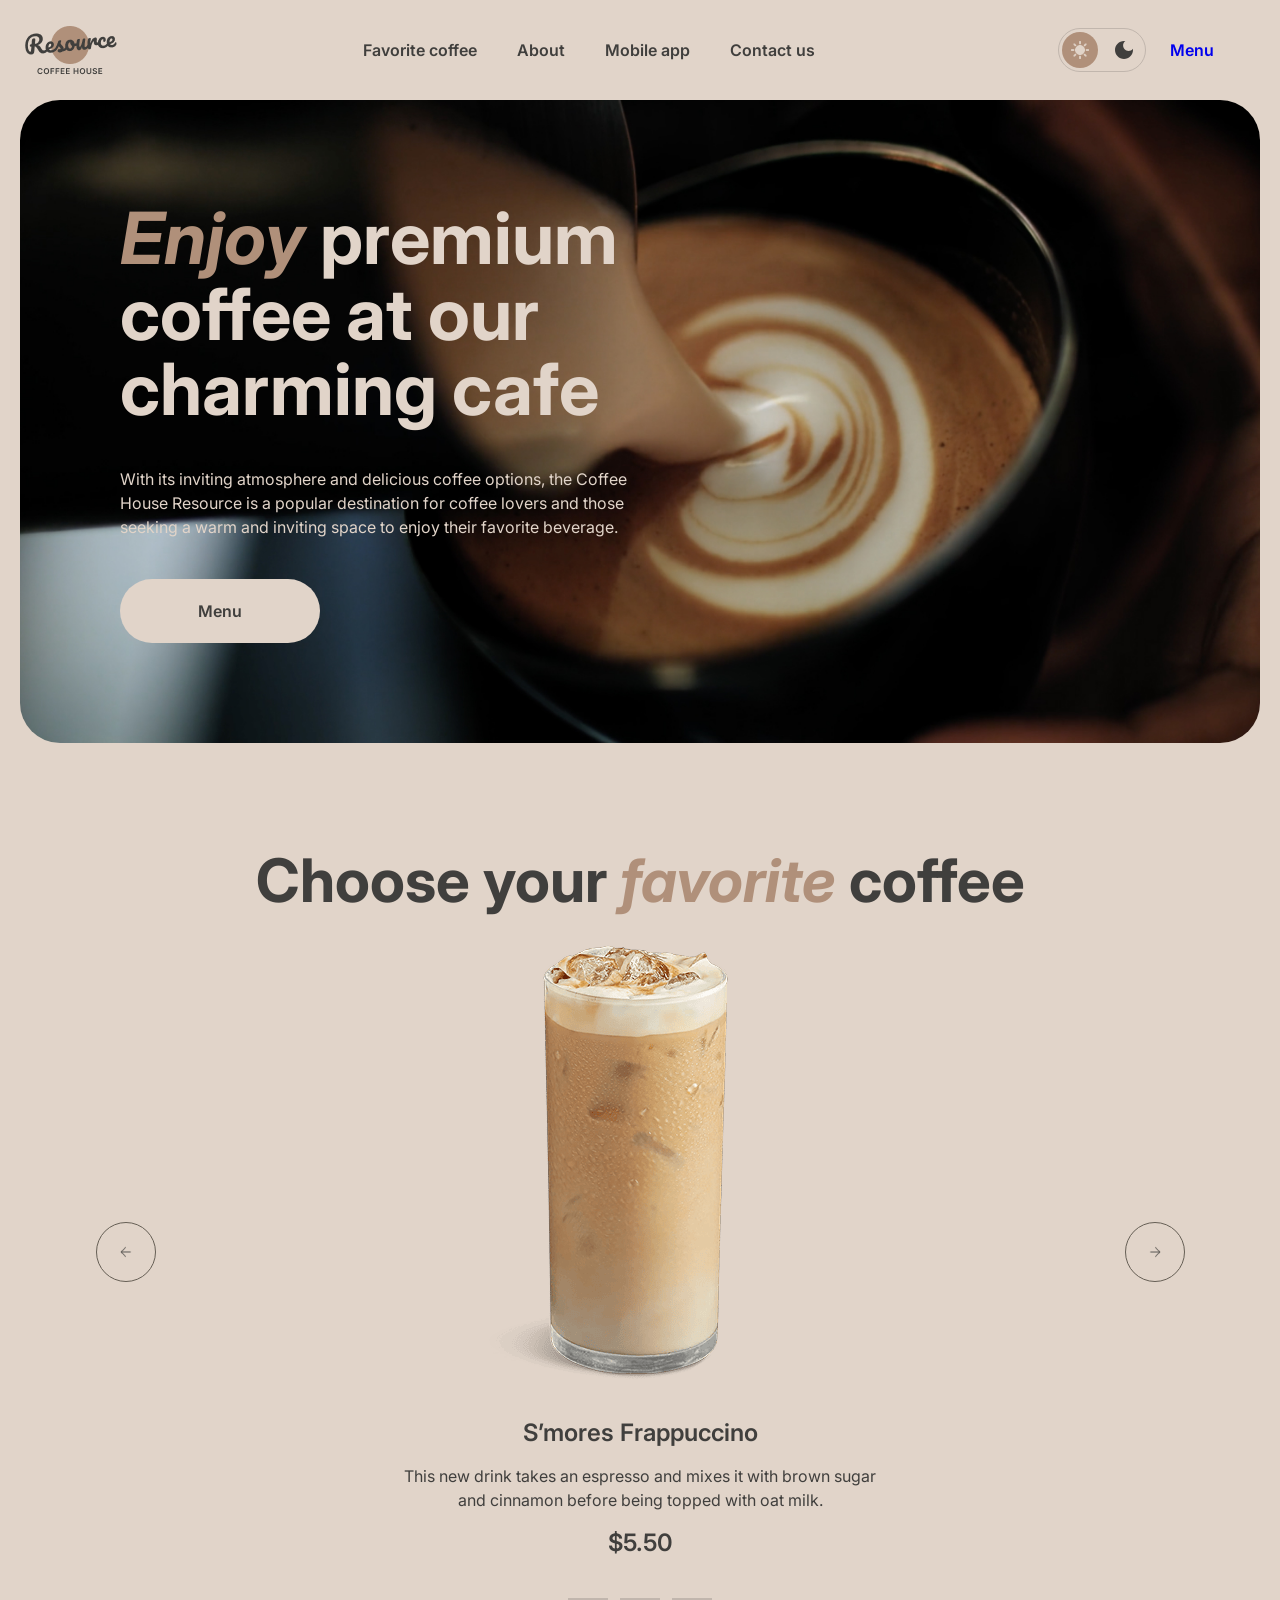
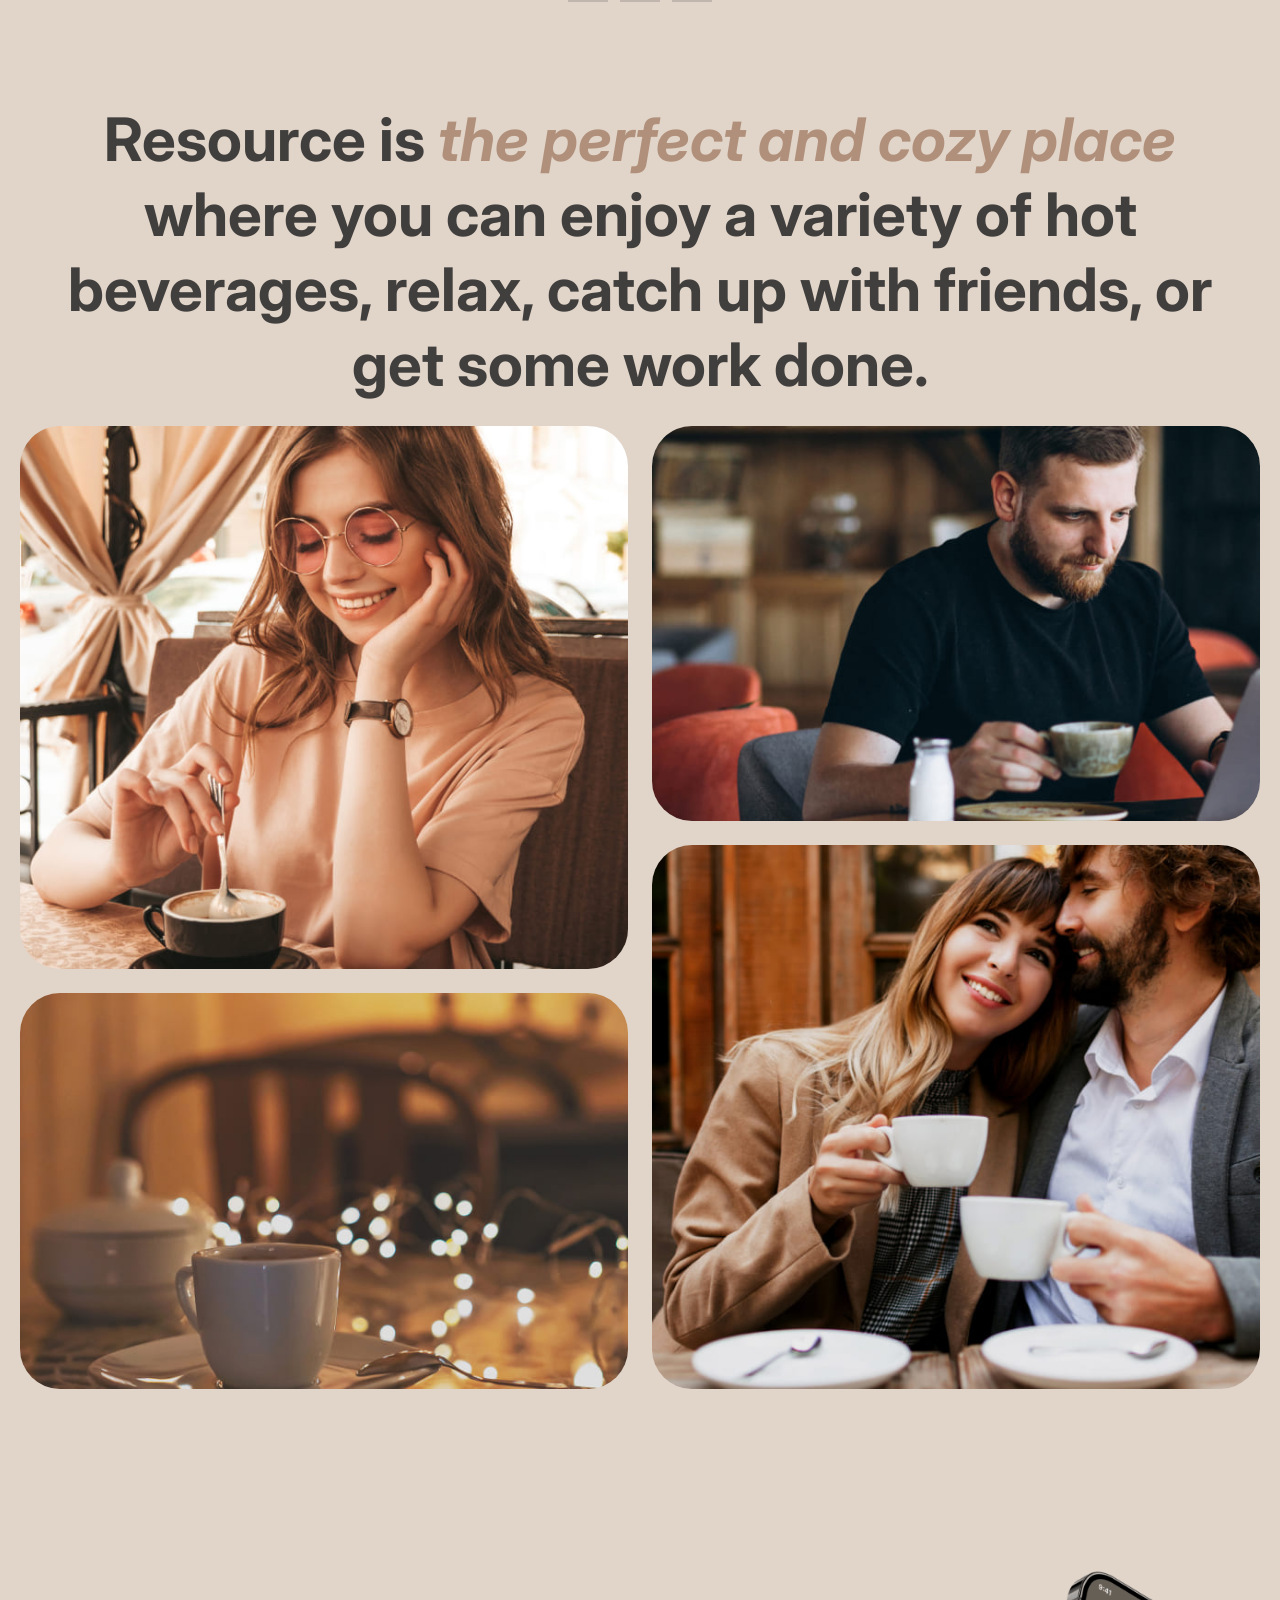
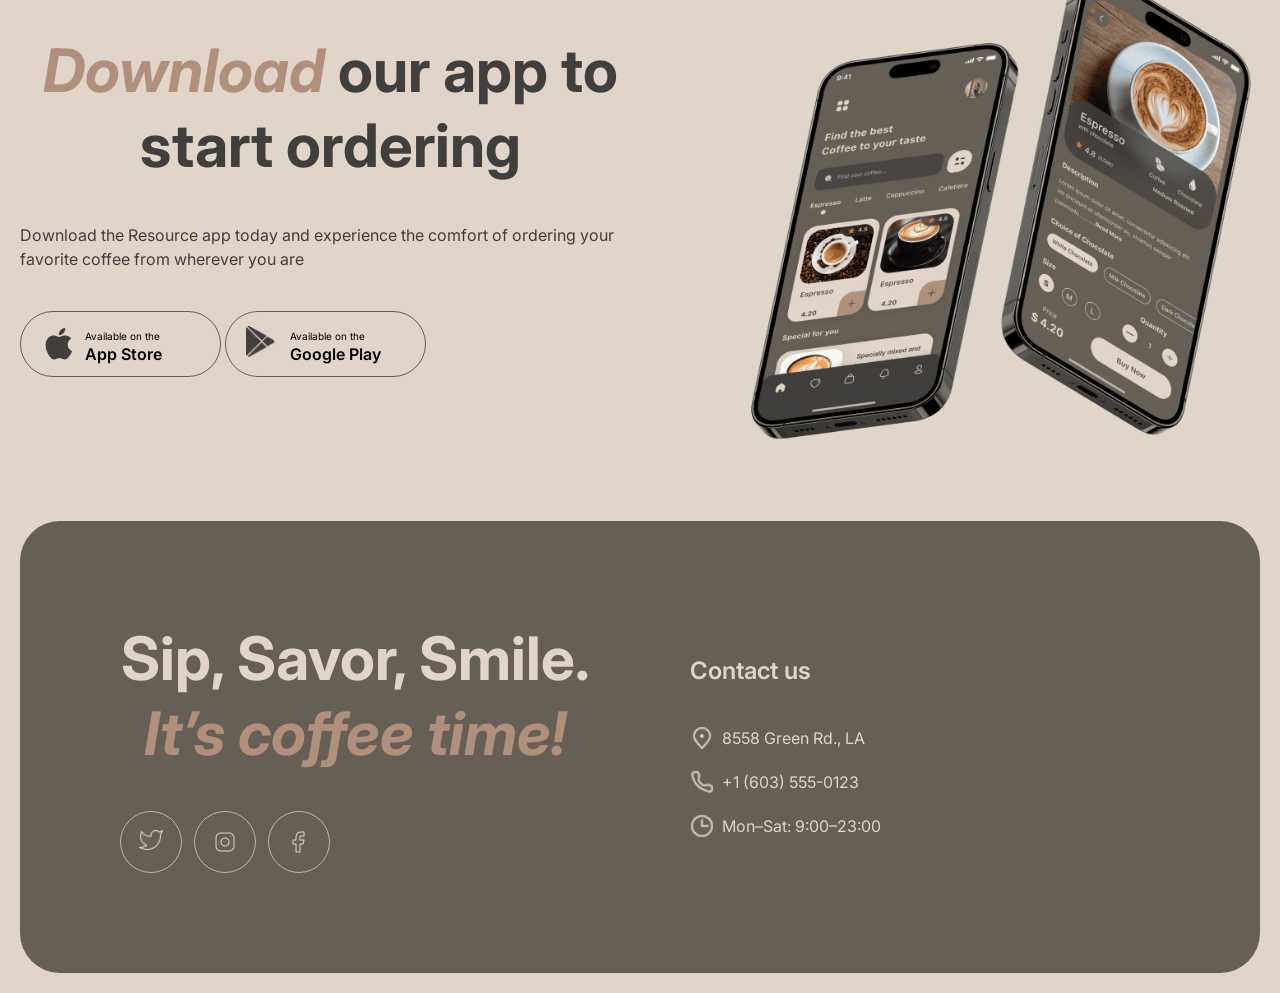
==== index.html @ 3d420014 "feat: upd layout" ====
<!DOCTYPE html>
<html lang="en">
<head>
  <meta charset="UTF-8">
  <meta name="viewport" content="width=device-width, initial-scale=1.0">
  <link rel="icon" href="./src/images/logos/logo.png" type="image/png">
  <title>Coffee House</title>
  <link rel="preconnect" href="https://fonts.googleapis.com">
  <link rel="preconnect" href="https://fonts.gstatic.com" crossorigin>
  <link href="https://fonts.googleapis.com/css2?family=Inter:wght@400;500;600;700&display=swap" rel="stylesheet">
  <link rel="stylesheet" href="./src/style/main.css">
</head>
<body class="body">
  <header id="header"></header>

  <main class="main">
    <section class="hero">
      <div class="hero-container">
        <div class="hero-content">
          <h1 class="section-hero-title"><span class="title-italic">Enjoy</span> premium coffee at our charming cafe</h1>
          
          <p class="">With its inviting atmosphere and delicious coffee options, the Coffee House Resource is a popular
            destination for coffee
            lovers and those seeking a warm and inviting space to enjoy their favorite beverage.
          </p>

          <a class="btn hero-menu-btn" href="menu.html">Menu</a>
        </div>
      </div>
    </section>

    <aside class="side-menu">
      <nav class="nav" id="aside-nav"></nav>

      <a class="btn menu-btn" href="menu.html">Menu</a>
    </aside>

    <section class="favorite-coffee" id="favorite-coffee">
      <h2 class="section-title">Choose your <span class="title-italic">favorite</span> coffee</h2>

      <div class="carousel-container">
        <div class="coffe-card">
          <img class="coffe-card-image" src="/src/images/frappuccino.png" alt="S’mores Frappuccino">

          <div class="coffe-card-descr">
            <h3 class="section-subtitle">S’mores Frappuccino</h3>
            <p class="coffe-card-info">This new drink takes an espresso and mixes it with brown sugar and cinnamon before being topped with oat milk.</p>
            <p class="coffe-card-price">$5.50</p>
          </div>
        </div>

        <div class="coffe-card">
          <img class="coffe-card-image" src="/src/images/macchiato.png" alt="Caramel Macchiato">

          <div class="coffe-card-descr">
            <h4 class="section-subtitle">Caramel Macchiato</h4>
            <p class="coffe-card-info">Fragrant and unique classic espresso with rich caramel-peanut syrup, with cream under whipped thick foam.</p>
            <p class="coffe-card-price">$5.00</p>
          </div>
        </div>

        <div class="coffe-card">
          <img class="coffe-card-image" src="/src/images/ice.png" alt="Ice coffee">

          <div class="coffe-card-descr">
            <h4 class="section-subtitle">Ice coffee</h4>
            <p class="coffe-card-info">A popular summer drink that tones and invigorates. Prepared from coffee, milk and ice.</p>
            <p class="coffe-card-price">$4.50</p>
          </div>
        </div>
      </div>

      <button class="carousel-btn prev"></button>
      <button class="carousel-btn next"></button>

      <div class="carousel-indicators">
        <div class="carousel-indicator"></div>
        <div class="carousel-indicator"></div>
        <div class="carousel-indicator"></div>
      </div>
    </section>
    
    <section class="about" id="about">
      <h2 class="section-title">
        Resource is <span class="title-italic">the perfect and cozy place</span> where you can enjoy a variety of hot beverages, relax, catch up with friends, or
        get some work done.
      </h2>

      <div class="gallery">
        <div class="gallery-item gallery-item-large">
          <img src="./src/images/gallery.jpg" alt="">
        </div>
      
        <div class="gallery-item gallery-item-small">
          <img src="./src/images/gallery2.jpg" alt="">
        </div>
      </div>
      
      <div class="gallery">
        <div class="gallery-item gallery-item-small">
          <img src="./src/images/gallery1.jpg" alt="">
        </div>
      
        <div class="gallery-item gallery-item-large">
          <img src="./src/images/gallery3.jpg" alt="">
        </div>
      </div>
    </section>

    <section class="mobile-app" id="mobile-app">
      <div class="mobile-app-info">
        <h3 class="section-title"><span class="title-italic">Download</span> our app to start ordering</h3>
        
        <p>Download the Resource app today and experience the comfort of ordering your favorite coffee from wherever you are</p>
      
        <div class="mobile-app-btn-container">
          <button class="btn mobile-app-btn app-store"><span class="bnt-top">Available on the</span><br>App Store</button>
          <button class="btn mobile-app-btn google-play"><span class="bnt-top">Available on the</span><br>Google Play</button>
        </div>
      </div>

      <div class="mobile-app-image"></div>
    </section>
  </main>

  <footer id="footer"></footer>
  <script type="module" src="./src/js/main.js"></script>
</body>
</html>
---- src/style/main.css ----
@import "./normalizer.css";
@import "./variables.css";
@import "./header.css";
@import "./footer.css";
@import "./menu.css";

.btn {
  font-family: inherit;
  border: none;
  outline: none;
  background: transparent;
}

.body {
  font-family: "Inter", sans-serif;
  font-size: 16px;
  font-weight: 400;
  line-height: 150%;
  color: #403f3d;
  box-sizing: border-box;
  background-color: #e1d4c9;
  max-width: 1360px;
  padding-block: 20px;
  margin: 0 auto;
}

.body.dark-theme {
  color: #e1d4c9;
  background-color: #292826;
}

.section-title {
  font-size: 60px;
  line-height: 125%;
}

.section-subtitle {
  font-size: 24px;
  line-height: 125%;
  font-weight: 600;
}

/* main */
.main {
  display: flex;
  flex-direction: column;
  gap: 100px;
}

/* hero */
.hero {
  color: #e1d4c9;
  padding-top: 20px;
}

.section-hero-title {
  font-size: 72px;
  line-height: 105%;
}

.title-italic {
  color: #b0907a;
  font-style: italic;
}

.hero-container {
  background: url("/src/images/hero-img.jpg") center / cover no-repeat;
  border-radius: 40px;
  padding: 100px;
}

.hero-content {
  max-width: 530px;
  display: flex;
  flex-direction: column;
  align-items: flex-start;
  gap: 40px;
}

.hero-menu-btn {
  font-size: 16px;
  font-weight: 600;
  color: #403f3d;
  background-color: #e1d4c9;
  border-radius: 40px;
  padding: 20px 78px;
  position: relative;
}

.hero-menu-btn::after {
  content: "";
  top: 18px;
  right: 50px;
  width: 20px;
  height: 20px;
  background-image: url("/src/images/icons/coffee-cup.png");
  opacity: 0;
  position: absolute;
}

.dark-theme .hero-menu-btn {
  color: #e1d4c9;
  background-color: #292826;
}

.hero-menu-btn:hover::after {
  opacity: 1;
}

.dark-theme .hero-menu-btn:hover::after {
  background-image: url("/src/images/icons/coffee-cup-light.png");
}

/* favorite-coffee */
.favorite-coffee {
  text-align: center;
  margin: 0 auto;
  position: relative;
}

.carousel-container {
  width: 100%;
  max-width: 480px;
  display: flex;
  overflow: hidden;
  margin: 0 auto;
}

.coffe-card {
  min-width: 100%;
  display: flex;
  flex-direction: column;
  gap: 20px;
}

.coffe-card-descr {
  display: flex;
  flex-direction: column;
  gap: 16px;
}

.coffe-card-image {
  width: 100%;
}

.coffe-card-price {
  font-size: 24px;
  line-height: 125%;
  font-weight: 600;
}

.carousel-btn {
  display: flex;
  align-items: center;
  justify-content: center;

  width: 60px;
  height: 60px;
  border: 1px solid #665f55;
  border-radius: 50%;
  background-color: transparent;
  position: absolute;
}

.carousel-btn::after {
  content: "";
  width: 18px;
  height: 18px;
  background-size: contain;
  background-repeat: no-repeat;
  background-position: center;
}

.carousel-btn.prev {
  top: 50%;
  right: -160px;
}

.carousel-btn.next {
  top: 50%;
  left: -160px;
}

.prev::after {
  background-image: url("/src/images/icons/arrow-right.png");
}

.next::after {
  background-image: url("/src/images/icons/arrow-right.png");
  transform: rotate(180deg);
}

.dark-theme .prev::after {
  background-image: url("/src/images/icons/arrow-right-light.png");
}

.dark-theme .next::after {
  background-image: url("/src/images/icons/arrow-right-light.png");
  transform: rotate(180deg);
}

.carousel-indicators {
  display: flex;
  justify-content: center;
  gap: 12px;
  margin-top: 40px;
}

.carousel-indicator {
  width: 40px;
  height: 4px;
  background: #c1b6ad;
}

.dark-theme .carousel-indicator {
  background: #665f55;
}

/* about */
.about {
  display: grid;
  grid-template-columns: 1fr 1fr;
  gap: 24px;
}

.about .section-title {
  grid-column: 1 / -1;
}

.gallery {
  display: flex;
  flex-direction: column;
  gap: 24px;
}

.gallery-item {
  width: 100%;
  overflow: hidden;
  border-radius: 40px;
}

.gallery-item-large {
  aspect-ratio: 435 / 389;
}

.gallery-item-small {
  aspect-ratio: 435 / 283;
}

.gallery-item img {
  width: 100%;
  height: 100%;
  display: block;
  object-fit: cover;
}

/* mobile-app */
.mobile-app {
  display: flex;
  gap: 100px;
}

.mobile-app-info {
  display: flex;
  flex-direction: column;
  gap: 40px;
  flex: 1.2;
  padding-block: 144px;
}

.mobile-app-image {
  flex: 1;
  background-image: url("/src/images/mobile-screens.png");
  background-repeat: no-repeat;
  background-size: contain;
  background-position: center;
}

.dark-theme .mobile-app-image {
  background-image: url("/src/images/mobile-screens-dark.png");
}

.mobile-app-btn {
  font-size: 16px;
  font-weight: 600;
  text-align: left;
  border: 1px solid #665f55;
  border-radius: 100px;
  padding-block: 12px;
  position: relative;
}

.dark-theme .mobile-app-btn {
  color: #e1d4c9;
  border: 1px solid #c1b6ad;
}

.bnt-top {
  font-size: 10px;
  font-weight: 400;
  margin-bottom: 2px;
}

.app-store {
  padding-inline: 64px 58px;
}

.google-play {
  padding-inline: 64px 44px;
}

.app-store::before,
.google-play::before {
  content: "";
  display: inline-block;

  background-repeat: no-repeat;
  background-size: contain;
  top: 14px;
  left: 20px;
  position: absolute;
}

.app-store::before {
  width: 36px;
  height: 36px;
  background-image: url("/src/images/icons/iphone.png");
}

.dark-theme .app-store::before {
  background-image: url("/src/images/icons/iphone-light.png");
}

.google-play::before {
  width: 31px;
  height: 31px;
  background-image: url("/src/images/icons/goggleplay.png");
}

.dark-theme .google-play::before {
  background-image: url("/src/images/icons/goggleplay-light.png");
}

/* aside menu */
.side-menu {
  display: none;
  flex-direction: column;
  align-items: center;
  gap: 100px;
}

.side-menu .nav {
  display: flex;
  gap: 60px;
  flex-direction: column;
  align-items: center;
  font-size: 32px;
  font-weight: 600;
}

.side-menu .menu-btn {
  display: block;
  text-align: center;
  font-size: 32px;
  font-weight: 600;
  color: #403f3d;
}

@media (max-width: 1280px) {
  .body {
    padding-inline: 20px;
  }
}

@media (max-width: 768px) {
  .hero-container {
    padding: 60px;
  }

  /* add after adding functionality */
  /* .side-menu {
    display: none;
  } */

  .carousel-btn::after {
    width: 24px;
    height: 24px;
  }

  .carousel-btn.prev {
    right: 0;
  }

  .carousel-btn.next {
    left: 0;
  }

  .about {
    display: flex;
    flex-direction: column;
    gap: 40px;
  }

  .gallery-item-small {
    display: none;
  }

  .mobile-app {
    flex-direction: column;
  }

  .mobile-app-info {
    padding-block: 0;
  }

  .mobile-app-image {
    width: 100%;
    height: 500px;
    flex: none;
    margin-bottom: 100px;
  }
}

@media (max-width: 380px) {
  .body {
    padding: 20px 16px;
  }

  .section-hero-title {
    font-size: 42px;
  }

  .section-title {
    font-size: 32px;
  }

  .hero-container {
    padding: 60px 16px;
  }

  .carousel-container {
    margin-top: 40px;
  }

  .carousel-btn {
    display: none;
  }

  .gallery-item-large {
    height: 590px;
  }

  .app-store {
    margin-bottom: 20px;
  }

  .mobile-app {
    gap: 0;
  }

  .mobile-app-image {
    margin-bottom: 0;
  }
}
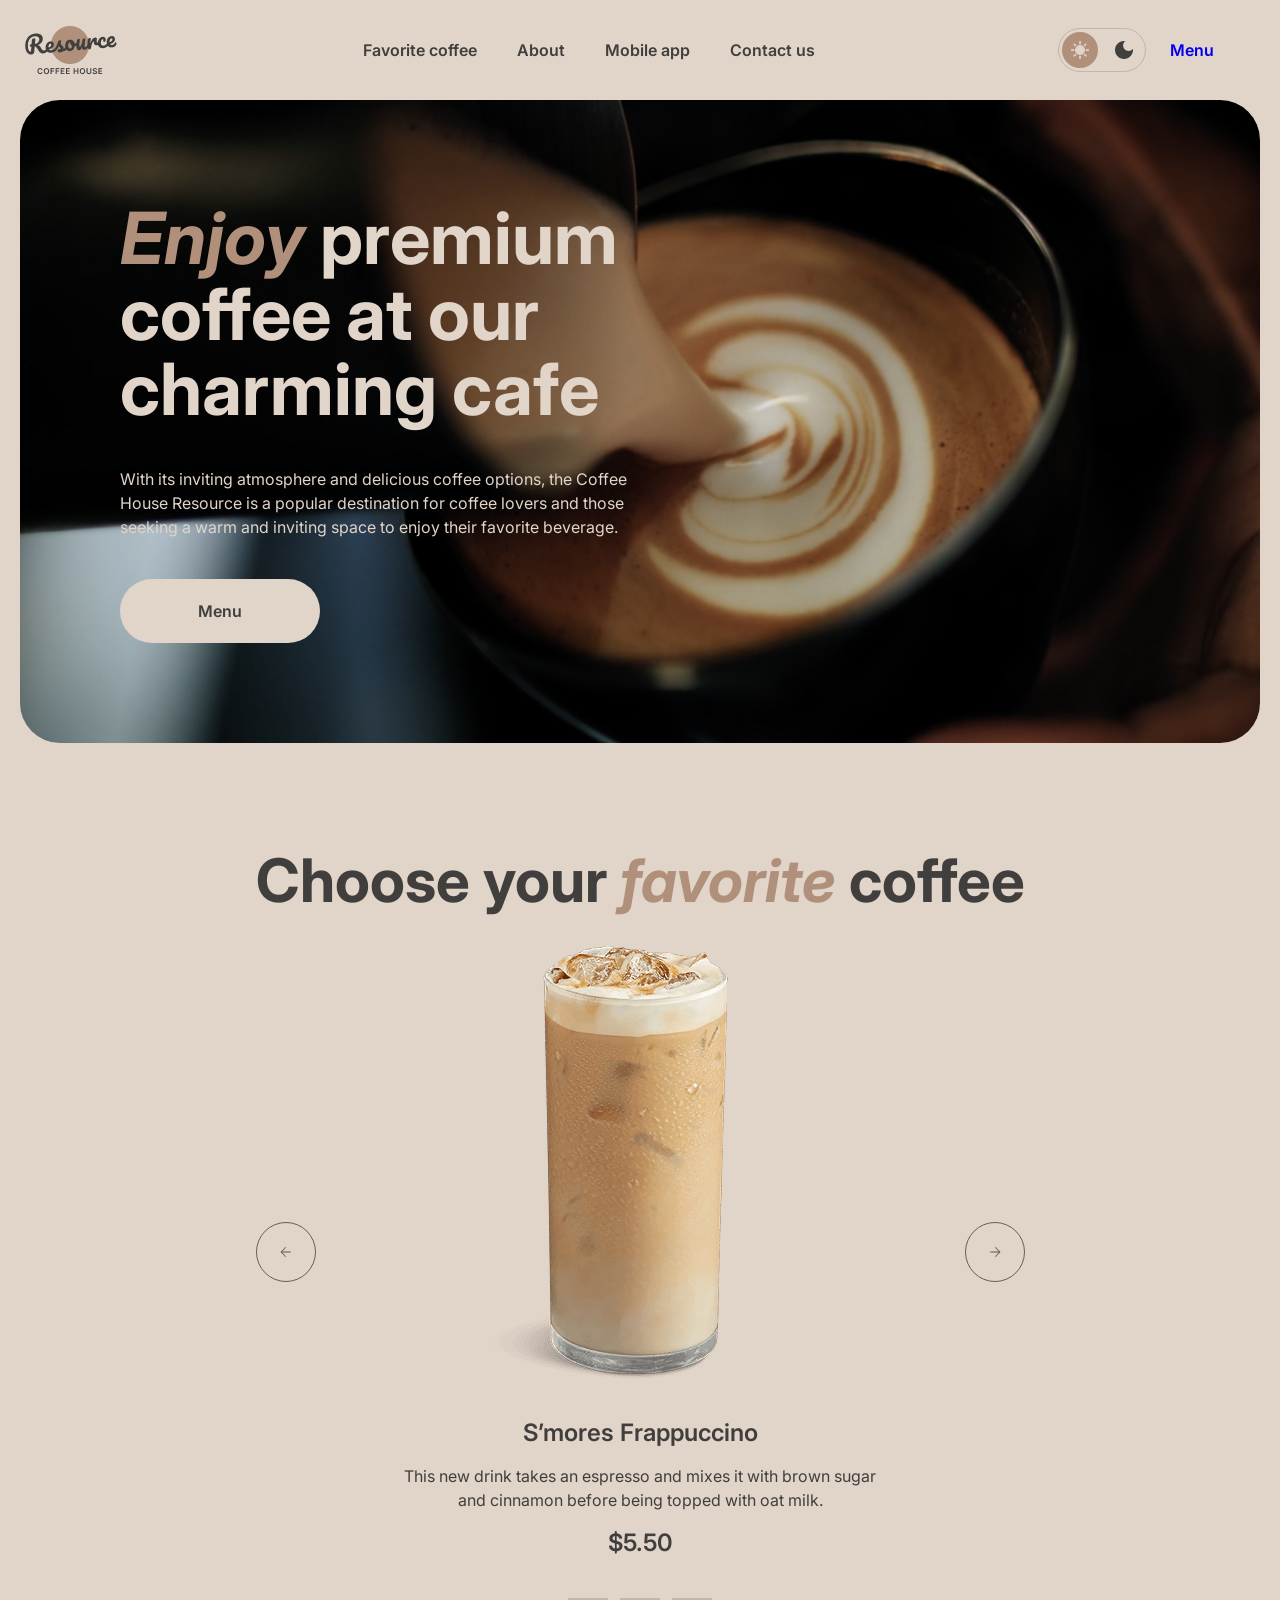
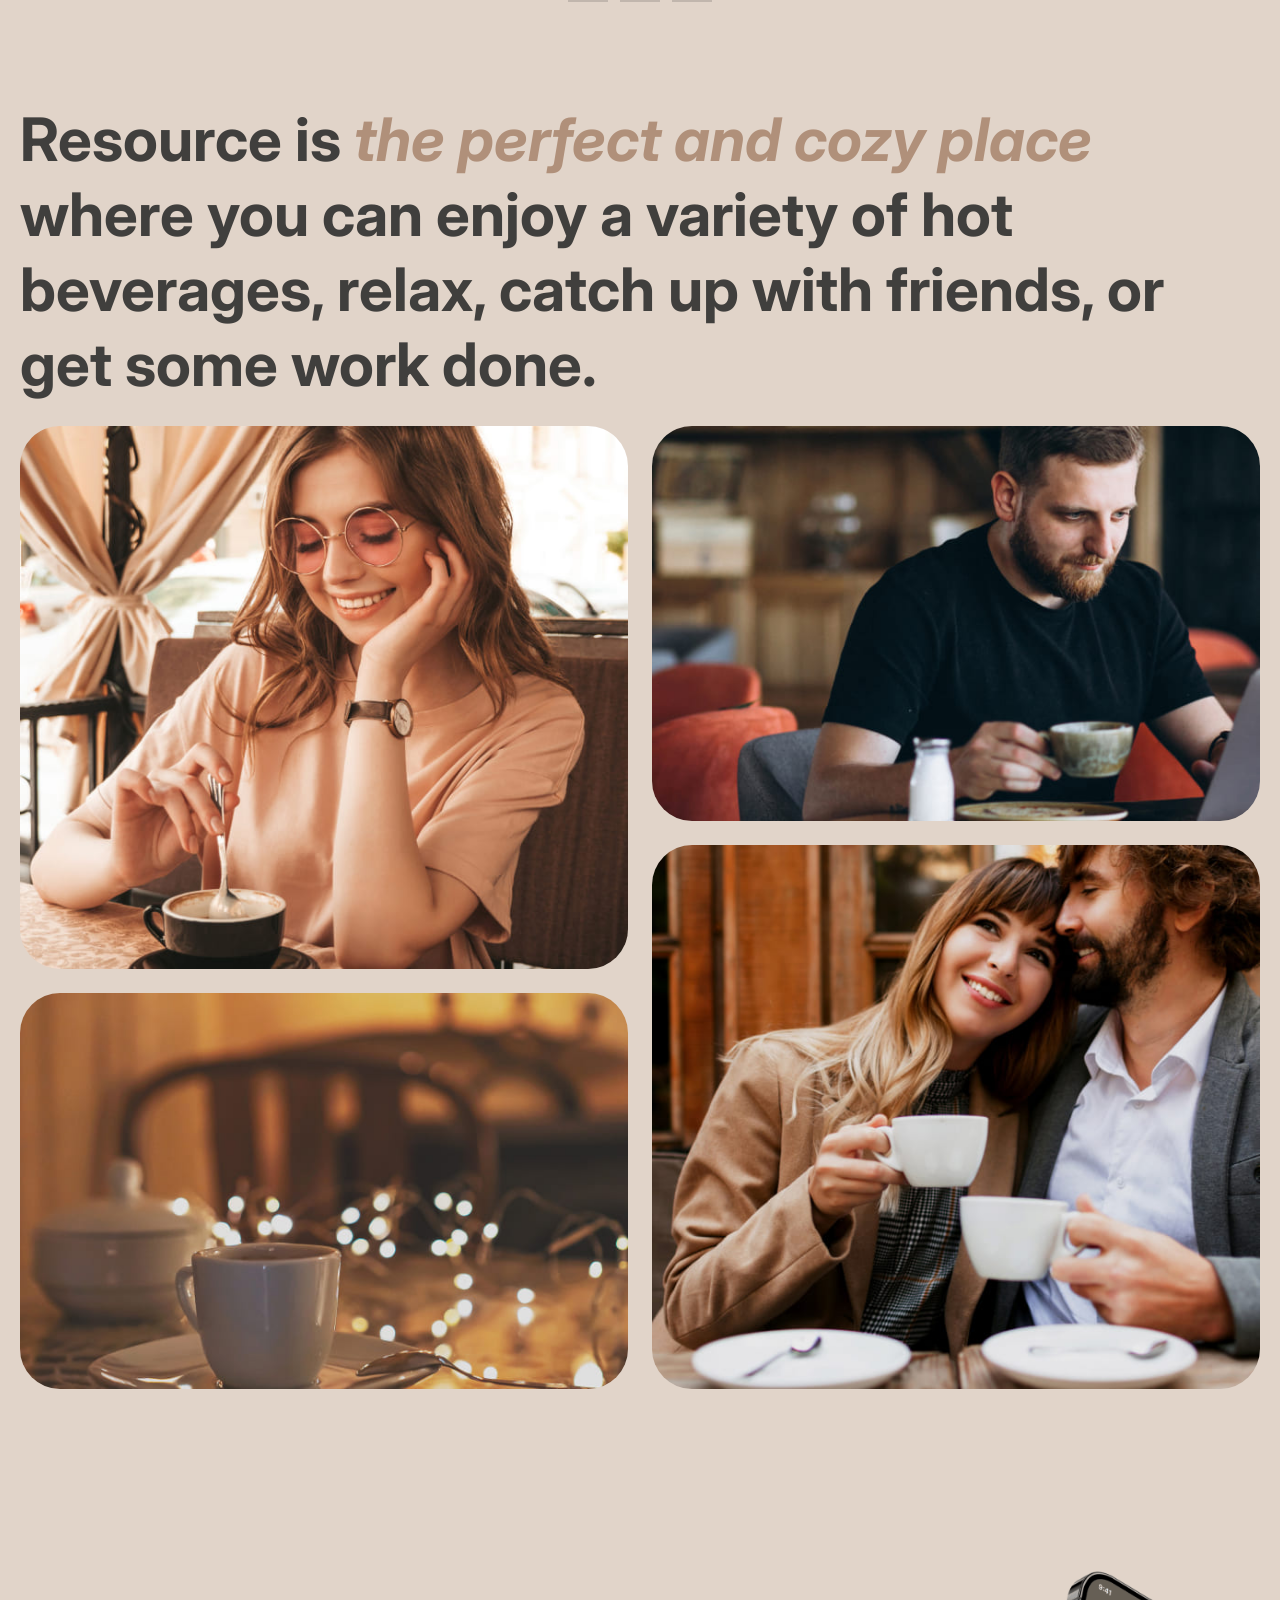
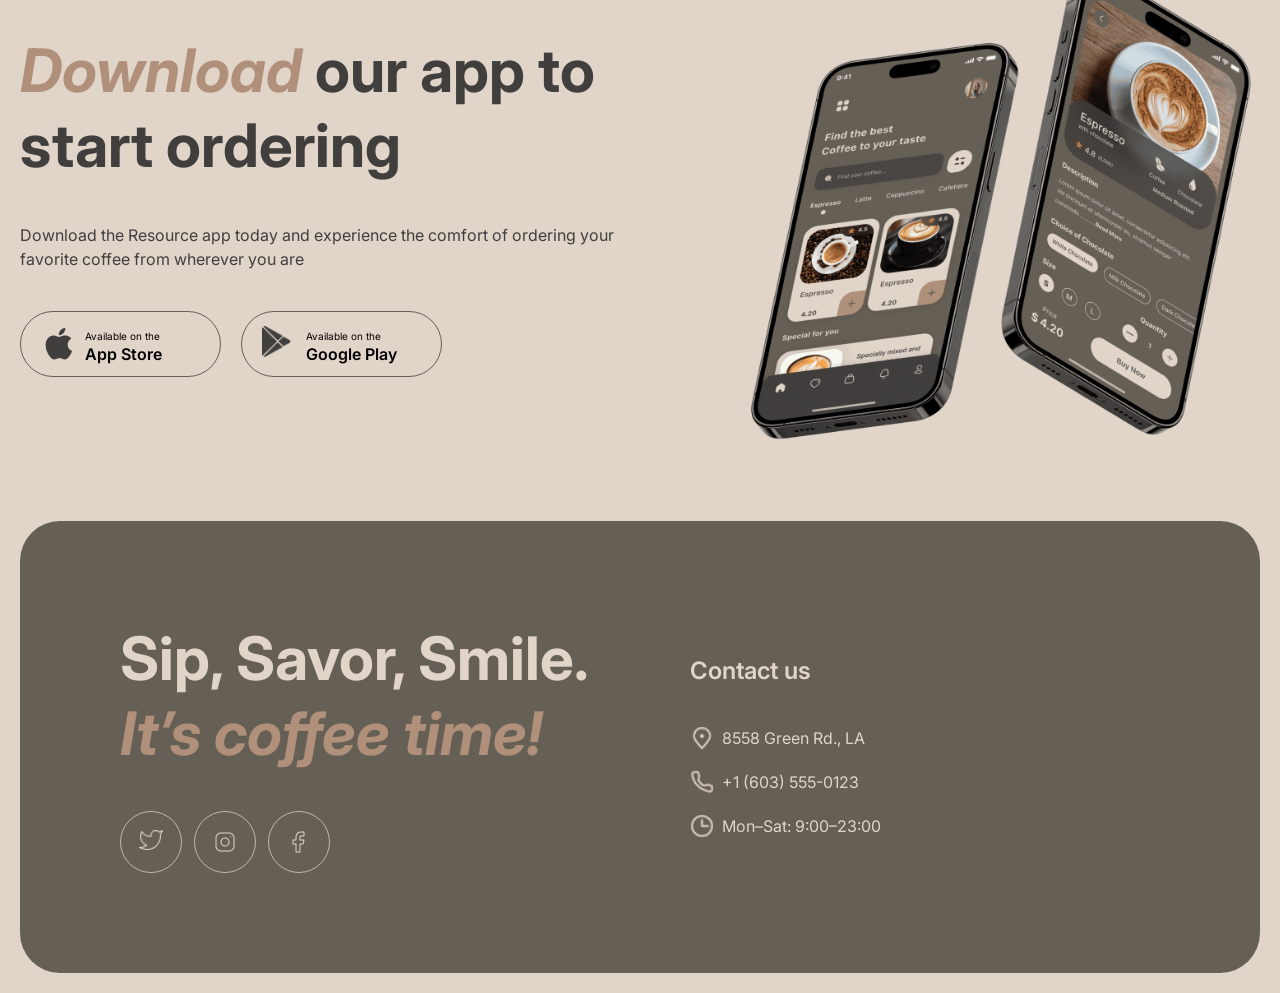
==== commit f5e255ae: "fix: bugfixes" ====
--- a/index.html
+++ b/index.html
@@ -10,119 +10,100 @@
   <link href="https://fonts.googleapis.com/css2?family=Inter:wght@400;500;600;700&display=swap" rel="stylesheet">
   <link rel="stylesheet" href="./src/style/main.css">
 </head>
+
 <body class="body">
   <header id="header"></header>
-
   <main class="main">
     <section class="hero">
       <div class="hero-container">
         <div class="hero-content">
-          <h1 class="section-hero-title"><span class="title-italic">Enjoy</span> premium coffee at our charming cafe</h1>
-          
-          <p class="">With its inviting atmosphere and delicious coffee options, the Coffee House Resource is a popular
-            destination for coffee
-            lovers and those seeking a warm and inviting space to enjoy their favorite beverage.
+          <h1 class="section-hero-title"><span class="title-italic">Enjoy</span> premium coffee at our charming cafe
+          </h1>
+          <p>With its inviting atmosphere and delicious coffee options, the Coffee House Resource is a popular
+            destination for coffee lovers and those seeking a warm and inviting space to enjoy their favorite beverage.
           </p>
-
           <a class="btn hero-menu-btn" href="menu.html">Menu</a>
         </div>
       </div>
     </section>
-
     <aside class="side-menu">
       <nav class="nav" id="aside-nav"></nav>
-
       <a class="btn menu-btn" href="menu.html">Menu</a>
     </aside>
-
     <section class="favorite-coffee" id="favorite-coffee">
       <h2 class="section-title">Choose your <span class="title-italic">favorite</span> coffee</h2>
-
       <div class="carousel-container">
         <div class="coffe-card">
-          <img class="coffe-card-image" src="/src/images/frappuccino.png" alt="S’mores Frappuccino">
-
+          <img class="coffe-card-image" src="./src/images/frappuccino.png" alt="S’mores Frappuccino">
           <div class="coffe-card-descr">
             <h3 class="section-subtitle">S’mores Frappuccino</h3>
-            <p class="coffe-card-info">This new drink takes an espresso and mixes it with brown sugar and cinnamon before being topped with oat milk.</p>
+            <p class="coffe-card-info">This new drink takes an espresso and mixes it with brown sugar and cinnamon
+              before being topped with oat milk.</p>
             <p class="coffe-card-price">$5.50</p>
           </div>
         </div>
-
         <div class="coffe-card">
-          <img class="coffe-card-image" src="/src/images/macchiato.png" alt="Caramel Macchiato">
-
+          <img class="coffe-card-image" src="./src/images/macchiato.png" alt="Caramel Macchiato">
           <div class="coffe-card-descr">
             <h4 class="section-subtitle">Caramel Macchiato</h4>
-            <p class="coffe-card-info">Fragrant and unique classic espresso with rich caramel-peanut syrup, with cream under whipped thick foam.</p>
+            <p class="coffe-card-info">Fragrant and unique classic espresso with rich caramel-peanut syrup, with cream
+              under whipped thick foam.</p>
             <p class="coffe-card-price">$5.00</p>
           </div>
         </div>
-
         <div class="coffe-card">
-          <img class="coffe-card-image" src="/src/images/ice.png" alt="Ice coffee">
-
+          <img class="coffe-card-image" src="./src/images/ice.png" alt="Ice coffee">
           <div class="coffe-card-descr">
             <h4 class="section-subtitle">Ice coffee</h4>
-            <p class="coffe-card-info">A popular summer drink that tones and invigorates. Prepared from coffee, milk and ice.</p>
+            <p class="coffe-card-info">A popular summer drink that tones and invigorates. Prepared from coffee, milk and
+              ice.</p>
             <p class="coffe-card-price">$4.50</p>
           </div>
         </div>
       </div>
-
       <button class="carousel-btn prev"></button>
       <button class="carousel-btn next"></button>
-
       <div class="carousel-indicators">
         <div class="carousel-indicator"></div>
         <div class="carousel-indicator"></div>
         <div class="carousel-indicator"></div>
       </div>
     </section>
-    
     <section class="about" id="about">
-      <h2 class="section-title">
-        Resource is <span class="title-italic">the perfect and cozy place</span> where you can enjoy a variety of hot beverages, relax, catch up with friends, or
-        get some work done.
-      </h2>
-
+      <h2 class="section-title">Resource is <span class="title-italic">the perfect and cozy place</span> where you can
+        enjoy a variety of hot beverages, relax, catch up with friends, or get some work done.</h2>
       <div class="gallery">
         <div class="gallery-item gallery-item-large">
-          <img src="./src/images/gallery.jpg" alt="">
+          <img src="./src/images/gallery.jpg" alt="A girl in a coffee shop">
         </div>
-      
         <div class="gallery-item gallery-item-small">
-          <img src="./src/images/gallery2.jpg" alt="">
+          <img src="./src/images/gallery2.jpg" alt="A man with a laptop and coffee">
         </div>
       </div>
-      
       <div class="gallery">
         <div class="gallery-item gallery-item-small">
-          <img src="./src/images/gallery1.jpg" alt="">
+          <img src="./src/images/gallery1.jpg" alt="A couple in a coffee shop">
         </div>
-      
         <div class="gallery-item gallery-item-large">
-          <img src="./src/images/gallery3.jpg" alt="">
+          <img src="./src/images/gallery3.jpg" alt="Lanterns and a cup of coffee">
         </div>
       </div>
     </section>
-
     <section class="mobile-app" id="mobile-app">
       <div class="mobile-app-info">
         <h3 class="section-title"><span class="title-italic">Download</span> our app to start ordering</h3>
-        
-        <p>Download the Resource app today and experience the comfort of ordering your favorite coffee from wherever you are</p>
-      
+        <p>Download the Resource app today and experience the comfort of ordering your favorite coffee from wherever you
+          are</p>
         <div class="mobile-app-btn-container">
-          <button class="btn mobile-app-btn app-store"><span class="bnt-top">Available on the</span><br>App Store</button>
-          <button class="btn mobile-app-btn google-play"><span class="bnt-top">Available on the</span><br>Google Play</button>
+          <button class="btn mobile-app-btn app-store"><span class="bnt-top">Available on the</span><br>App
+            Store</button>
+          <button class="btn mobile-app-btn google-play"><span class="bnt-top">Available on the</span><br>Google
+            Play</button>
         </div>
       </div>
-
       <div class="mobile-app-image"></div>
     </section>
   </main>
-
   <footer id="footer"></footer>
   <script type="module" src="./src/js/main.js"></script>
 </body>
--- a/src/style/main.css
+++ b/src/style/main.css
@@ -290,6 +290,11 @@
   position: relative;
 }
 
+.mobile-app-btn-container {
+  display: flex;
+  gap: 20px;
+}
+
 .dark-theme .mobile-app-btn {
   color: #e1d4c9;
   border: 1px solid #c1b6ad;
@@ -366,15 +371,46 @@
   color: #403f3d;
 }
 
-@media (max-width: 1280px) {
+@media (max-width: 1440px) {
   .body {
     padding-inline: 20px;
   }
 }
+
+@media (max-width: 1280px) {
+  .carousel-btn.prev {
+    right: 0;
+  }
+
+  .carousel-btn.next {
+    left: 0;
+  }
+}
+
+@media (max-width: 1024px) {
+  .mobile-app-btn-container {
+    gap: 5px;
+  }
+}
+
+@media (max-width: 900px) {
+  .mobile-app-btn-container {
+    flex-direction: column;
+  }
+
+  .mobile-app-btn {
+    max-width: 203px;
+  }
+}
+
 
 @media (max-width: 768px) {
   .hero-container {
     padding: 60px;
+  }
+
+  .mobile-app-btn-container {
+    flex-direction: row;
   }
 
   /* add after adding functionality */
@@ -385,14 +421,6 @@
   .carousel-btn::after {
     width: 24px;
     height: 24px;
-  }
-
-  .carousel-btn.prev {
-    right: 0;
-  }
-
-  .carousel-btn.next {
-    left: 0;
   }
 
   .about {
@@ -421,31 +449,35 @@
   }
 }
 
-@media (max-width: 380px) {
+@media (max-width: 480px) {
   .body {
     padding: 20px 16px;
   }
 
+  .hero-container {
+    padding: 60px 16px;
+  }
+
   .section-hero-title {
     font-size: 42px;
   }
 
+  .carousel-btn {
+    display: none;
+  }
+
+  .mobile-app-btn-container {
+    flex-direction: column;
+  }
+
   .section-title {
     font-size: 32px;
   }
 
-  .hero-container {
-    padding: 60px 16px;
-  }
-
   .carousel-container {
     margin-top: 40px;
   }
 
-  .carousel-btn {
-    display: none;
-  }
-
   .gallery-item-large {
     height: 590px;
   }
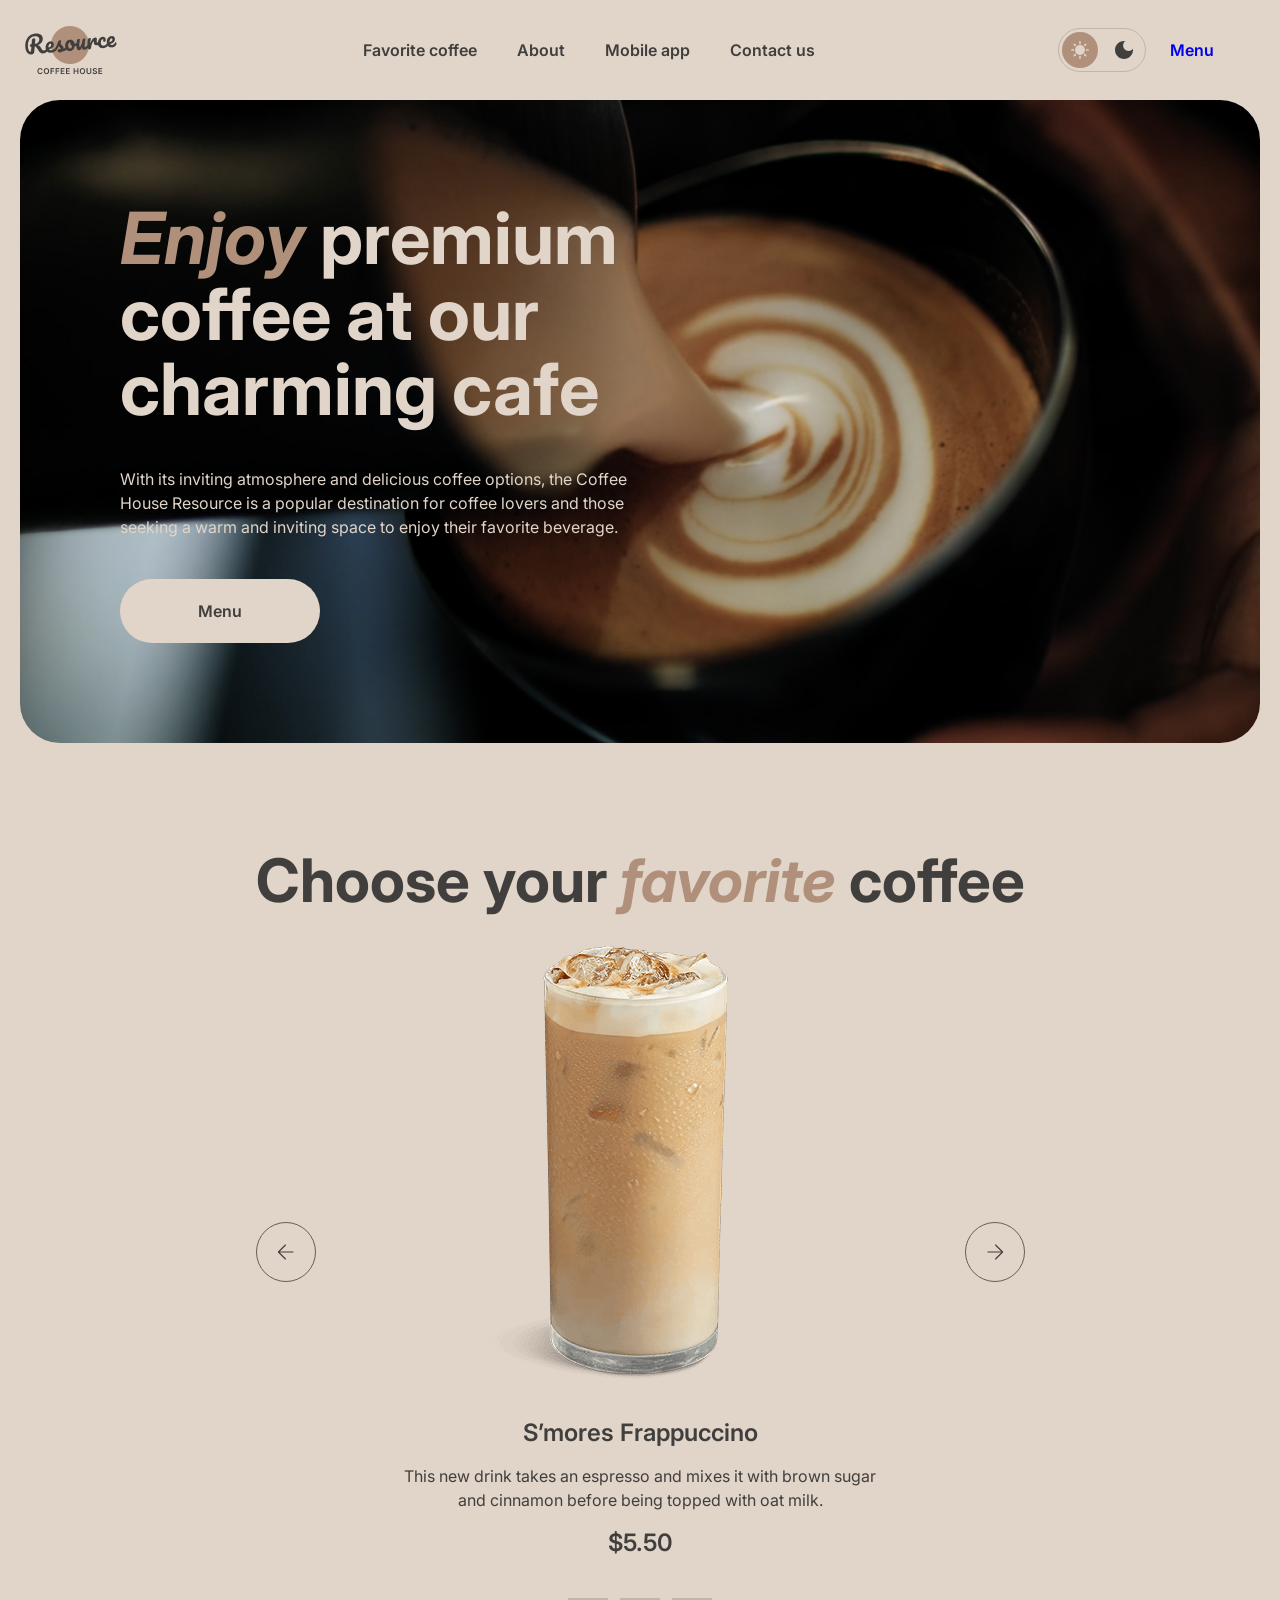
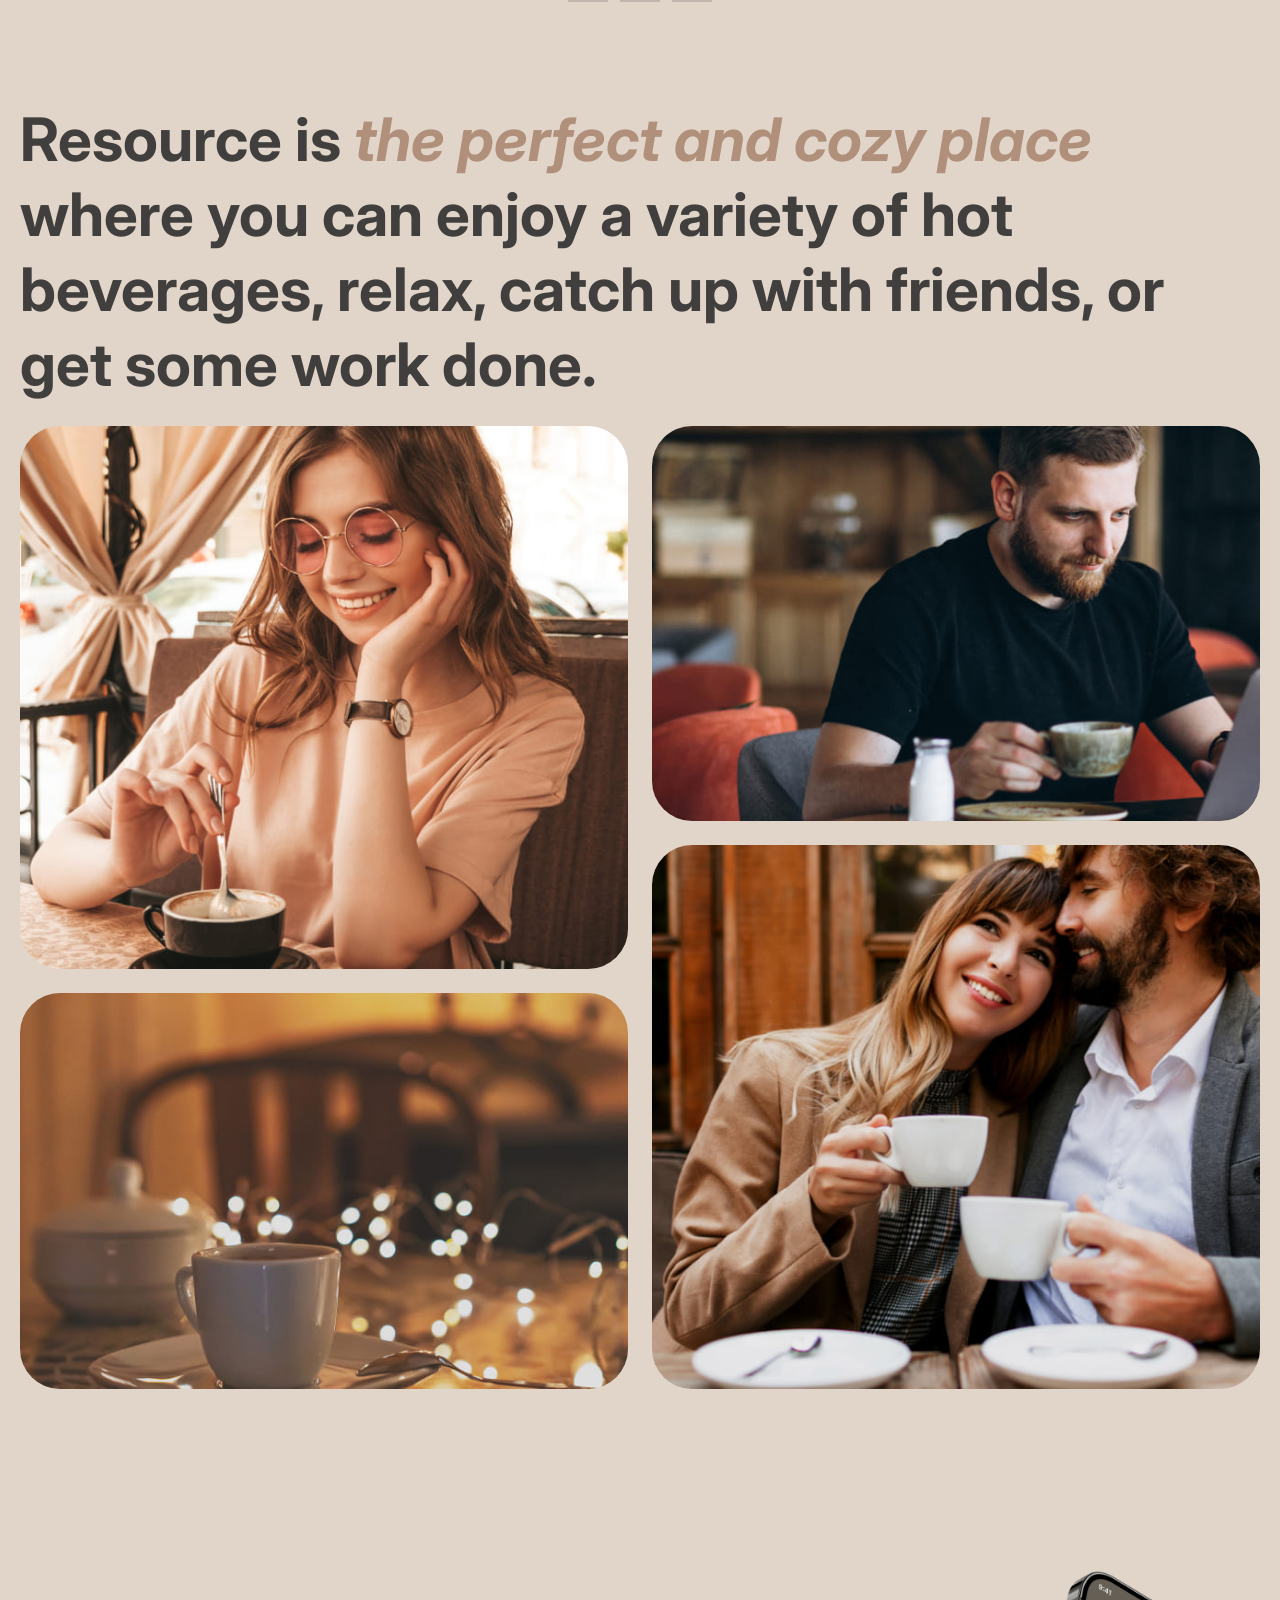
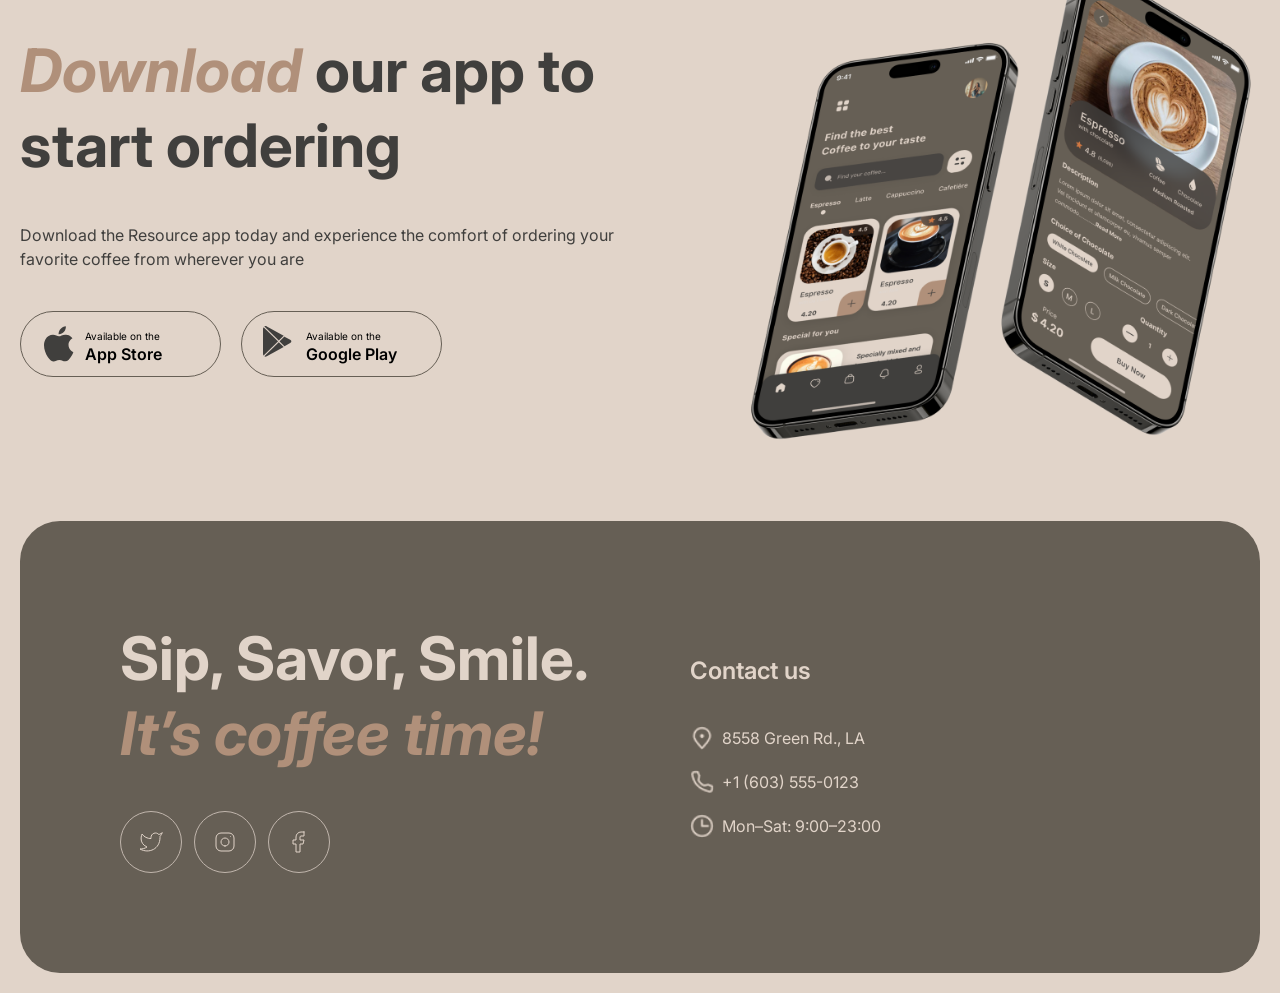
==== commit 4fc6adc0: "feat: convert icons to svg; add hover" ====
--- a/index.html
+++ b/index.html
@@ -13,6 +13,7 @@
 
 <body class="body">
   <header id="header"></header>
+
   <main class="main">
     <section class="hero">
       <div class="hero-container">
@@ -26,10 +27,13 @@
         </div>
       </div>
     </section>
+
     <aside class="side-menu">
       <nav class="nav" id="aside-nav"></nav>
+
       <a class="btn menu-btn" href="menu.html">Menu</a>
     </aside>
+
     <section class="favorite-coffee" id="favorite-coffee">
       <h2 class="section-title">Choose your <span class="title-italic">favorite</span> coffee</h2>
       <div class="carousel-container">
@@ -61,14 +65,15 @@
           </div>
         </div>
       </div>
-      <button class="carousel-btn prev"></button>
-      <button class="carousel-btn next"></button>
+      <button class="btn carousel-btn prev"></button>
+      <button class="btn carousel-btn next"></button>
       <div class="carousel-indicators">
         <div class="carousel-indicator"></div>
         <div class="carousel-indicator"></div>
         <div class="carousel-indicator"></div>
       </div>
     </section>
+
     <section class="about" id="about">
       <h2 class="section-title">Resource is <span class="title-italic">the perfect and cozy place</span> where you can
         enjoy a variety of hot beverages, relax, catch up with friends, or get some work done.</h2>
@@ -89,6 +94,7 @@
         </div>
       </div>
     </section>
+
     <section class="mobile-app" id="mobile-app">
       <div class="mobile-app-info">
         <h3 class="section-title"><span class="title-italic">Download</span> our app to start ordering</h3>
@@ -104,6 +110,7 @@
       <div class="mobile-app-image"></div>
     </section>
   </main>
+
   <footer id="footer"></footer>
   <script type="module" src="./src/js/main.js"></script>
 </body>
--- a/src/style/main.css
+++ b/src/style/main.css
@@ -3,12 +3,17 @@
 @import "./header.css";
 @import "./footer.css";
 @import "./menu.css";
+@import "./modal.css";
 
 .btn {
   font-family: inherit;
   border: none;
   outline: none;
   background: transparent;
+}
+
+.btn:hover {
+  cursor: pointer;
 }
 
 .body {
@@ -24,6 +29,11 @@
   margin: 0 auto;
 }
 
+.body:has(.modal.is-active),
+.body.is-active {
+  overflow: hidden;
+}
+
 .body.dark-theme {
   color: #e1d4c9;
   background-color: #292826;
@@ -93,7 +103,7 @@
   right: 50px;
   width: 20px;
   height: 20px;
-  background-image: url("/src/images/icons/coffee-cup.png");
+  background: url("/src/images/icons/coffee-cup.svg") center / contain no-repeat;
   opacity: 0;
   position: absolute;
 }
@@ -108,7 +118,7 @@
 }
 
 .dark-theme .hero-menu-btn:hover::after {
-  background-image: url("/src/images/icons/coffee-cup-light.png");
+  background: url("/src/images/icons/coffee-cup-light.png") center / contain no-repeat;
 }
 
 /* favorite-coffee */
@@ -158,17 +168,22 @@
   height: 60px;
   border: 1px solid #665f55;
   border-radius: 50%;
-  background-color: transparent;
   position: absolute;
 }
+
+.carousel-btn:hover {
+  background-color: #665f55;
+}
+
+/* .carousel-btn:hover.prev::after {
+  background: url("/src/images/icons/arrow-right-light.svg") center / contain no-repeat;
+} */
 
 .carousel-btn::after {
   content: "";
-  width: 18px;
-  height: 18px;
-  background-size: contain;
-  background-repeat: no-repeat;
-  background-position: center;
+  width: 28px;
+  height: 28px;
+  background: center / contain no-repeat;
 }
 
 .carousel-btn.prev {
@@ -182,20 +197,22 @@
 }
 
 .prev::after {
-  background-image: url("/src/images/icons/arrow-right.png");
+  background: url("/src/images/icons/arrow-right.svg") center / contain no-repeat;
 }
 
 .next::after {
-  background-image: url("/src/images/icons/arrow-right.png");
+  background: url("/src/images/icons/arrow-right.svg") center / contain no-repeat;
   transform: rotate(180deg);
 }
 
+.carousel-btn:hover.prev::after,
 .dark-theme .prev::after {
-  background-image: url("/src/images/icons/arrow-right-light.png");
-}
-
+  background: url("/src/images/icons/arrow-right-light.svg") center / contain no-repeat;
+}
+
+.carousel-btn:hover.next::after,
 .dark-theme .next::after {
-  background-image: url("/src/images/icons/arrow-right-light.png");
+  background: url("/src/images/icons/arrow-right-light.svg") center / contain no-repeat;
   transform: rotate(180deg);
 }
 
@@ -270,14 +287,7 @@
 
 .mobile-app-image {
   flex: 1;
-  background-image: url("/src/images/mobile-screens.png");
-  background-repeat: no-repeat;
-  background-size: contain;
-  background-position: center;
-}
-
-.dark-theme .mobile-app-image {
-  background-image: url("/src/images/mobile-screens-dark.png");
+  background: url("/src/images/mobile-screens.png") center / contain no-repeat;
 }
 
 .mobile-app-btn {
@@ -300,6 +310,24 @@
   border: 1px solid #c1b6ad;
 }
 
+.mobile-app-btn:hover {
+  color: #e1d4c9;
+  background-color: #665f55;
+}
+
+.mobile-app-btn:hover.app-store::before {
+  background: url("/src/images/icons/iphone-light.svg") center / contain no-repeat;
+}
+
+.mobile-app-btn:hover.google-play::before {
+  background: url("/src/images/icons/goggleplay-light.svg") center / contain no-repeat;
+}
+
+.dark-theme .mobile-app-btn:hover {
+  background-color: #403f3d;
+  border: 1px solid transparent;
+}
+
 .bnt-top {
   font-size: 10px;
   font-weight: 400;
@@ -318,9 +346,6 @@
 .google-play::before {
   content: "";
   display: inline-block;
-
-  background-repeat: no-repeat;
-  background-size: contain;
   top: 14px;
   left: 20px;
   position: absolute;
@@ -329,29 +354,52 @@
 .app-store::before {
   width: 36px;
   height: 36px;
-  background-image: url("/src/images/icons/iphone.png");
+  background: url("/src/images/icons/iphone.svg") center / contain no-repeat;
 }
 
 .dark-theme .app-store::before {
-  background-image: url("/src/images/icons/iphone-light.png");
+  background: url("/src/images/icons/iphone-light.svg") center / contain no-repeat;
 }
 
 .google-play::before {
   width: 31px;
   height: 31px;
-  background-image: url("/src/images/icons/goggleplay.png");
+  background: url("/src/images/icons/goggleplay.svg") center / contain no-repeat;
 }
 
 .dark-theme .google-play::before {
-  background-image: url("/src/images/icons/goggleplay-light.png");
+  background: url("/src/images/icons/goggleplay-light.svg") center / contain no-repeat;
 }
 
 /* aside menu */
 .side-menu {
-  display: none;
-  flex-direction: column;
+  position: fixed;
+  inset: 90px 0 0;
+  z-index: 100;
+
+  display: flex;
+  flex-direction: column;
+  justify-content: center;
   align-items: center;
   gap: 100px;
+
+  background-color: #e1d4c9;
+
+  opacity: 0;
+  visibility: hidden;
+  pointer-events: none;
+
+  transition: opacity 0.3s ease, visibility 0.3s ease;
+}
+
+.is-active .side-menu {
+  opacity: 1;
+  visibility: visible;
+  pointer-events: auto;
+}
+
+.dark-theme .side-menu {
+  background-color: #292826;
 }
 
 .side-menu .nav {
@@ -403,7 +451,6 @@
   }
 }
 
-
 @media (max-width: 768px) {
   .hero-container {
     padding: 60px;
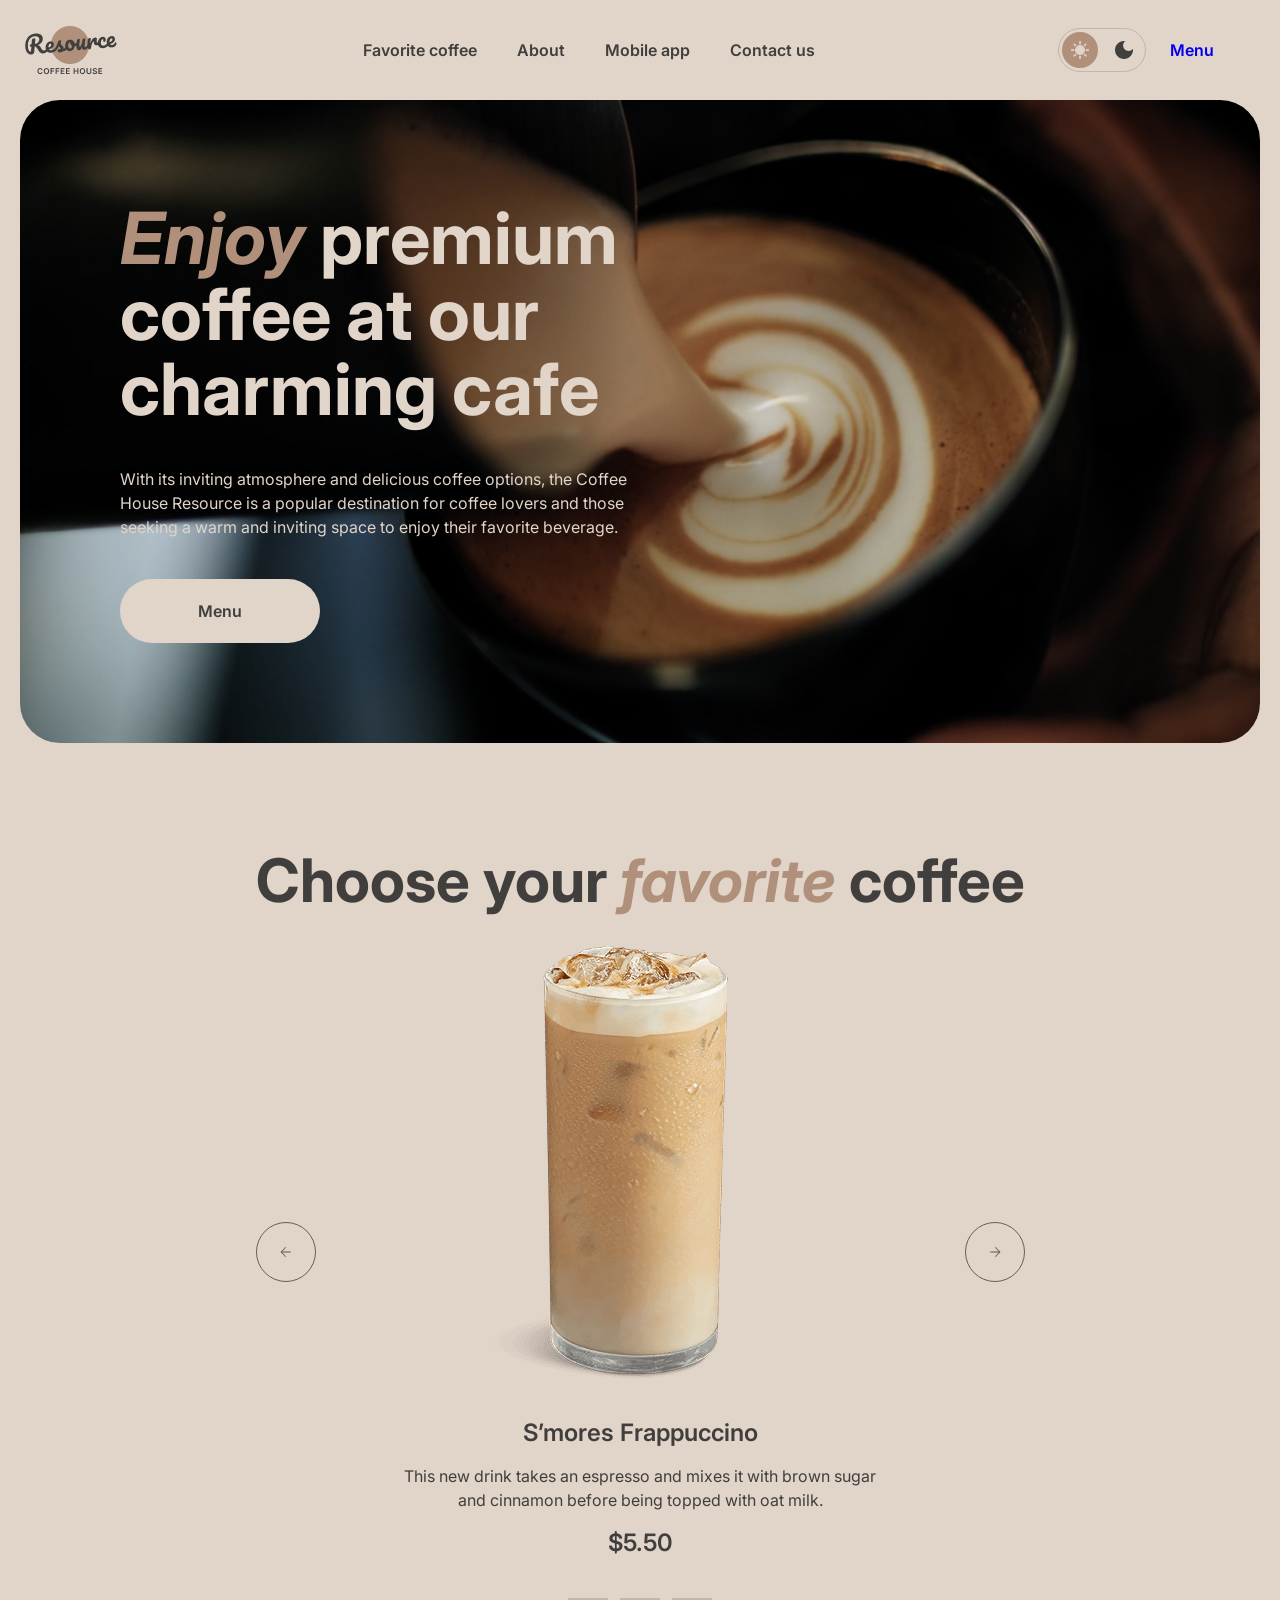
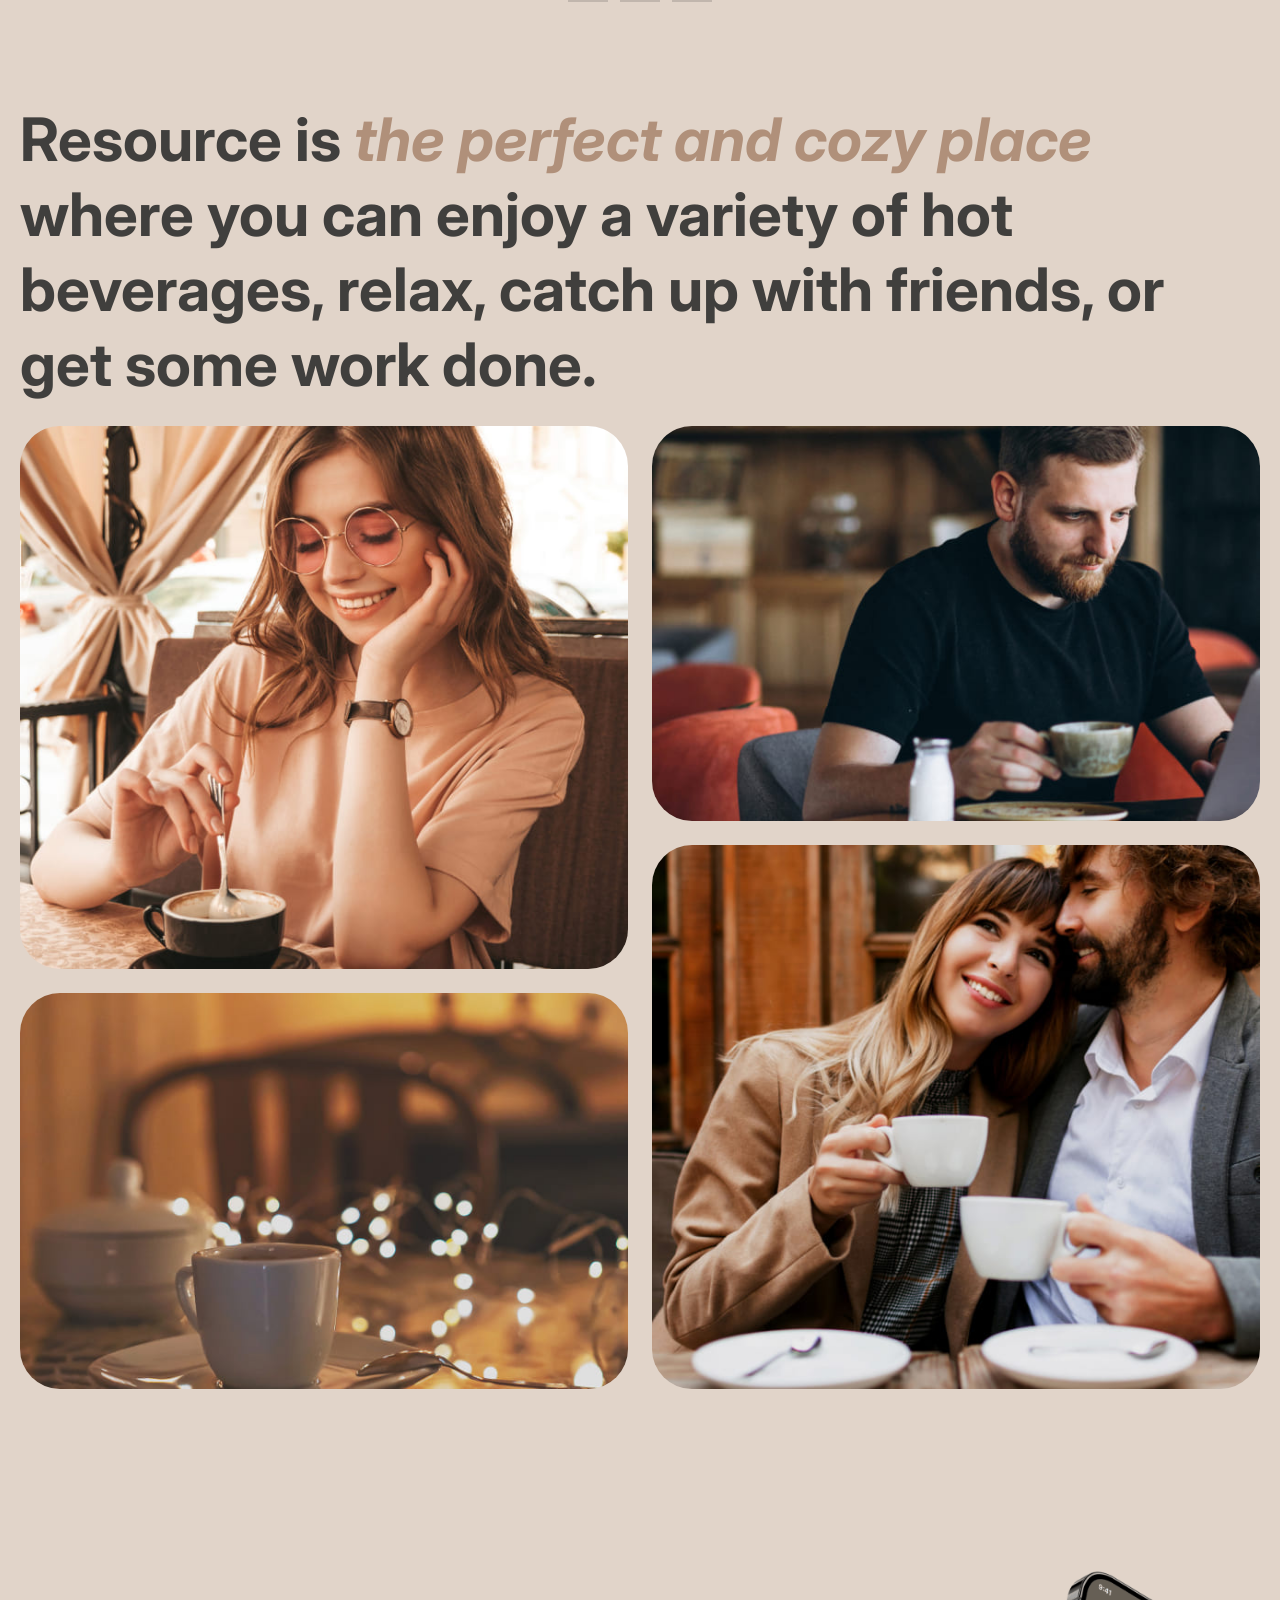
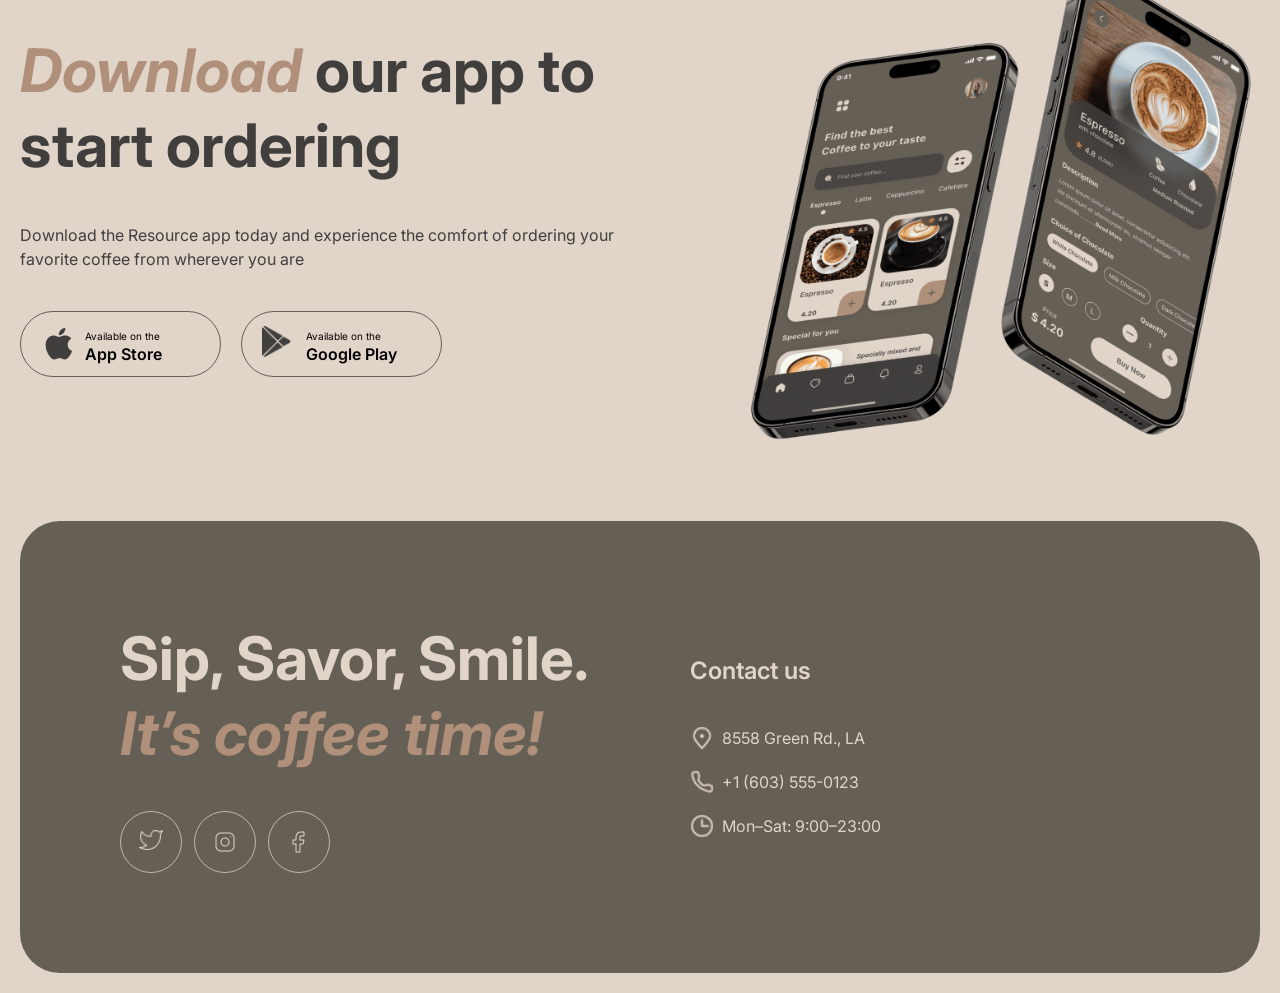
==== commit 70f13964: "Merge 8ab2736b6e51f7573e57722261d948613fe156e8 into e837280676d2596ec1d3b014ef9439613c72f9c6" ====
--- a/index.html
+++ b/index.html
@@ -30,7 +30,6 @@
 
     <aside class="side-menu">
       <nav class="nav" id="aside-nav"></nav>
-
       <a class="btn menu-btn" href="menu.html">Menu</a>
     </aside>
 
@@ -65,8 +64,8 @@
           </div>
         </div>
       </div>
-      <button class="btn carousel-btn prev"></button>
-      <button class="btn carousel-btn next"></button>
+      <button class="carousel-btn prev"></button>
+      <button class="carousel-btn next"></button>
       <div class="carousel-indicators">
         <div class="carousel-indicator"></div>
         <div class="carousel-indicator"></div>
--- a/src/style/main.css
+++ b/src/style/main.css
@@ -3,17 +3,12 @@
 @import "./header.css";
 @import "./footer.css";
 @import "./menu.css";
-@import "./modal.css";
 
 .btn {
   font-family: inherit;
   border: none;
   outline: none;
   background: transparent;
-}
-
-.btn:hover {
-  cursor: pointer;
 }
 
 .body {
@@ -29,11 +24,6 @@
   margin: 0 auto;
 }
 
-.body:has(.modal.is-active),
-.body.is-active {
-  overflow: hidden;
-}
-
 .body.dark-theme {
   color: #e1d4c9;
   background-color: #292826;
@@ -103,7 +93,7 @@
   right: 50px;
   width: 20px;
   height: 20px;
-  background: url("/src/images/icons/coffee-cup.svg") center / contain no-repeat;
+  background-image: url("/src/images/icons/coffee-cup.png");
   opacity: 0;
   position: absolute;
 }
@@ -118,7 +108,7 @@
 }
 
 .dark-theme .hero-menu-btn:hover::after {
-  background: url("/src/images/icons/coffee-cup-light.png") center / contain no-repeat;
+  background-image: url("/src/images/icons/coffee-cup-light.png");
 }
 
 /* favorite-coffee */
@@ -168,22 +158,17 @@
   height: 60px;
   border: 1px solid #665f55;
   border-radius: 50%;
+  background-color: transparent;
   position: absolute;
 }
-
-.carousel-btn:hover {
-  background-color: #665f55;
-}
-
-/* .carousel-btn:hover.prev::after {
-  background: url("/src/images/icons/arrow-right-light.svg") center / contain no-repeat;
-} */
 
 .carousel-btn::after {
   content: "";
-  width: 28px;
-  height: 28px;
-  background: center / contain no-repeat;
+  width: 18px;
+  height: 18px;
+  background-size: contain;
+  background-repeat: no-repeat;
+  background-position: center;
 }
 
 .carousel-btn.prev {
@@ -197,22 +182,20 @@
 }
 
 .prev::after {
-  background: url("/src/images/icons/arrow-right.svg") center / contain no-repeat;
+  background-image: url("/src/images/icons/arrow-right.png");
 }
 
 .next::after {
-  background: url("/src/images/icons/arrow-right.svg") center / contain no-repeat;
+  background-image: url("/src/images/icons/arrow-right.png");
   transform: rotate(180deg);
 }
 
-.carousel-btn:hover.prev::after,
 .dark-theme .prev::after {
-  background: url("/src/images/icons/arrow-right-light.svg") center / contain no-repeat;
-}
-
-.carousel-btn:hover.next::after,
+  background-image: url("/src/images/icons/arrow-right-light.png");
+}
+
 .dark-theme .next::after {
-  background: url("/src/images/icons/arrow-right-light.svg") center / contain no-repeat;
+  background-image: url("/src/images/icons/arrow-right-light.png");
   transform: rotate(180deg);
 }
 
@@ -287,7 +270,14 @@
 
 .mobile-app-image {
   flex: 1;
-  background: url("/src/images/mobile-screens.png") center / contain no-repeat;
+  background-image: url("/src/images/mobile-screens.png");
+  background-repeat: no-repeat;
+  background-size: contain;
+  background-position: center;
+}
+
+.dark-theme .mobile-app-image {
+  background-image: url("/src/images/mobile-screens-dark.png");
 }
 
 .mobile-app-btn {
@@ -310,24 +300,6 @@
   border: 1px solid #c1b6ad;
 }
 
-.mobile-app-btn:hover {
-  color: #e1d4c9;
-  background-color: #665f55;
-}
-
-.mobile-app-btn:hover.app-store::before {
-  background: url("/src/images/icons/iphone-light.svg") center / contain no-repeat;
-}
-
-.mobile-app-btn:hover.google-play::before {
-  background: url("/src/images/icons/goggleplay-light.svg") center / contain no-repeat;
-}
-
-.dark-theme .mobile-app-btn:hover {
-  background-color: #403f3d;
-  border: 1px solid transparent;
-}
-
 .bnt-top {
   font-size: 10px;
   font-weight: 400;
@@ -346,6 +318,9 @@
 .google-play::before {
   content: "";
   display: inline-block;
+
+  background-repeat: no-repeat;
+  background-size: contain;
   top: 14px;
   left: 20px;
   position: absolute;
@@ -354,52 +329,29 @@
 .app-store::before {
   width: 36px;
   height: 36px;
-  background: url("/src/images/icons/iphone.svg") center / contain no-repeat;
+  background-image: url("/src/images/icons/iphone.png");
 }
 
 .dark-theme .app-store::before {
-  background: url("/src/images/icons/iphone-light.svg") center / contain no-repeat;
+  background-image: url("/src/images/icons/iphone-light.png");
 }
 
 .google-play::before {
   width: 31px;
   height: 31px;
-  background: url("/src/images/icons/goggleplay.svg") center / contain no-repeat;
+  background-image: url("/src/images/icons/goggleplay.png");
 }
 
 .dark-theme .google-play::before {
-  background: url("/src/images/icons/goggleplay-light.svg") center / contain no-repeat;
+  background-image: url("/src/images/icons/goggleplay-light.png");
 }
 
 /* aside menu */
 .side-menu {
-  position: fixed;
-  inset: 90px 0 0;
-  z-index: 100;
-
-  display: flex;
-  flex-direction: column;
-  justify-content: center;
+  display: none;
+  flex-direction: column;
   align-items: center;
   gap: 100px;
-
-  background-color: #e1d4c9;
-
-  opacity: 0;
-  visibility: hidden;
-  pointer-events: none;
-
-  transition: opacity 0.3s ease, visibility 0.3s ease;
-}
-
-.is-active .side-menu {
-  opacity: 1;
-  visibility: visible;
-  pointer-events: auto;
-}
-
-.dark-theme .side-menu {
-  background-color: #292826;
 }
 
 .side-menu .nav {
@@ -419,6 +371,135 @@
   color: #403f3d;
 }
 
+/* modal */
+.modal {
+  display: none;
+}
+
+.modal.is-active {
+  background-color: rgba(64, 63, 61, 0.8);
+  inset: 0;
+  display: flex;
+  flex-direction: column;
+  justify-content: center;
+  align-items: center;
+  position: absolute;
+}
+
+.modal-container {
+  display: flex;
+  max-width: 800px;
+  color: #403f3d;
+  background-color: #e1d4c9;
+  border-radius: 40px;
+  padding: 16px;
+  margin: 0 auto;
+}
+
+.modal-image-container {
+  flex: 0.8;
+  max-width: 310px;
+  max-height: 310px;
+}
+
+.modal-image {
+  width: 100%;
+  transition: scale 0.3s;
+}
+
+.modal-image:hover {
+  scale: 1.05;
+}
+
+.modal-info {
+  flex: 1.2;
+  display: flex;
+  flex-direction: column;
+  gap: 20px;
+}
+
+.product-list-items {
+  display: flex;
+  gap: 8px;
+}
+
+.product-list-title {
+  font-size: 16px;
+  font-weight: 400;
+  margin-bottom: 8px;
+}
+
+.product-item {
+  border: 1px solid #665f55;
+  border-radius: 100px;
+  padding: 11px;
+  transition: all 0.3s;
+}
+
+.product-item:hover {
+  color: #e1d4c9;
+  background-color: #665f55;
+}
+
+.product-item-label {
+  width: 30px;
+  height: 30px;
+  display: inline-block;
+  color: #403f3d;
+  text-align: center;
+  background-color: #c1b6ad;
+  border-radius: 100px;
+  padding: 4px 8px;
+  margin-right: 8px;
+  box-sizing: border-box;
+}
+
+.product-item:hover .product-item-label {
+  color: #665f55;
+  background-color: #e1d4c9;
+}
+
+.product-total {
+  font-size: 16px;
+  font-weight: 600;
+}
+
+.product-add-info {
+  font-size: 10px;
+  line-height: 140%;
+  border-top: 1px solid #c1b6ad;
+  padding: 12px 0 12px 24px;
+  position: relative;
+}
+
+.product-add-info::before {
+  content: "";
+  display: inline-block;
+  width: 16px;
+  height: 16px;
+  background-image: url("/src/images/icons/info-empty.svg");
+  background-repeat: no-repeat;
+  background-size: contain;
+  top: 12px;
+  left: 0;
+  position: absolute;
+}
+
+.product-close-btn {
+  font-size: 16px;
+  background-color: transparent;
+  border: 1px solid #665f55;
+  border-radius: 100px;
+  padding-block: 10px;
+  transition: all 0.3s;
+  cursor: pointer;
+}
+
+.product-close-btn:hover {
+  color: #e1d4c9;
+  background-color: #665f55;
+}
+
 @media (max-width: 1440px) {
   .body {
     padding-inline: 20px;
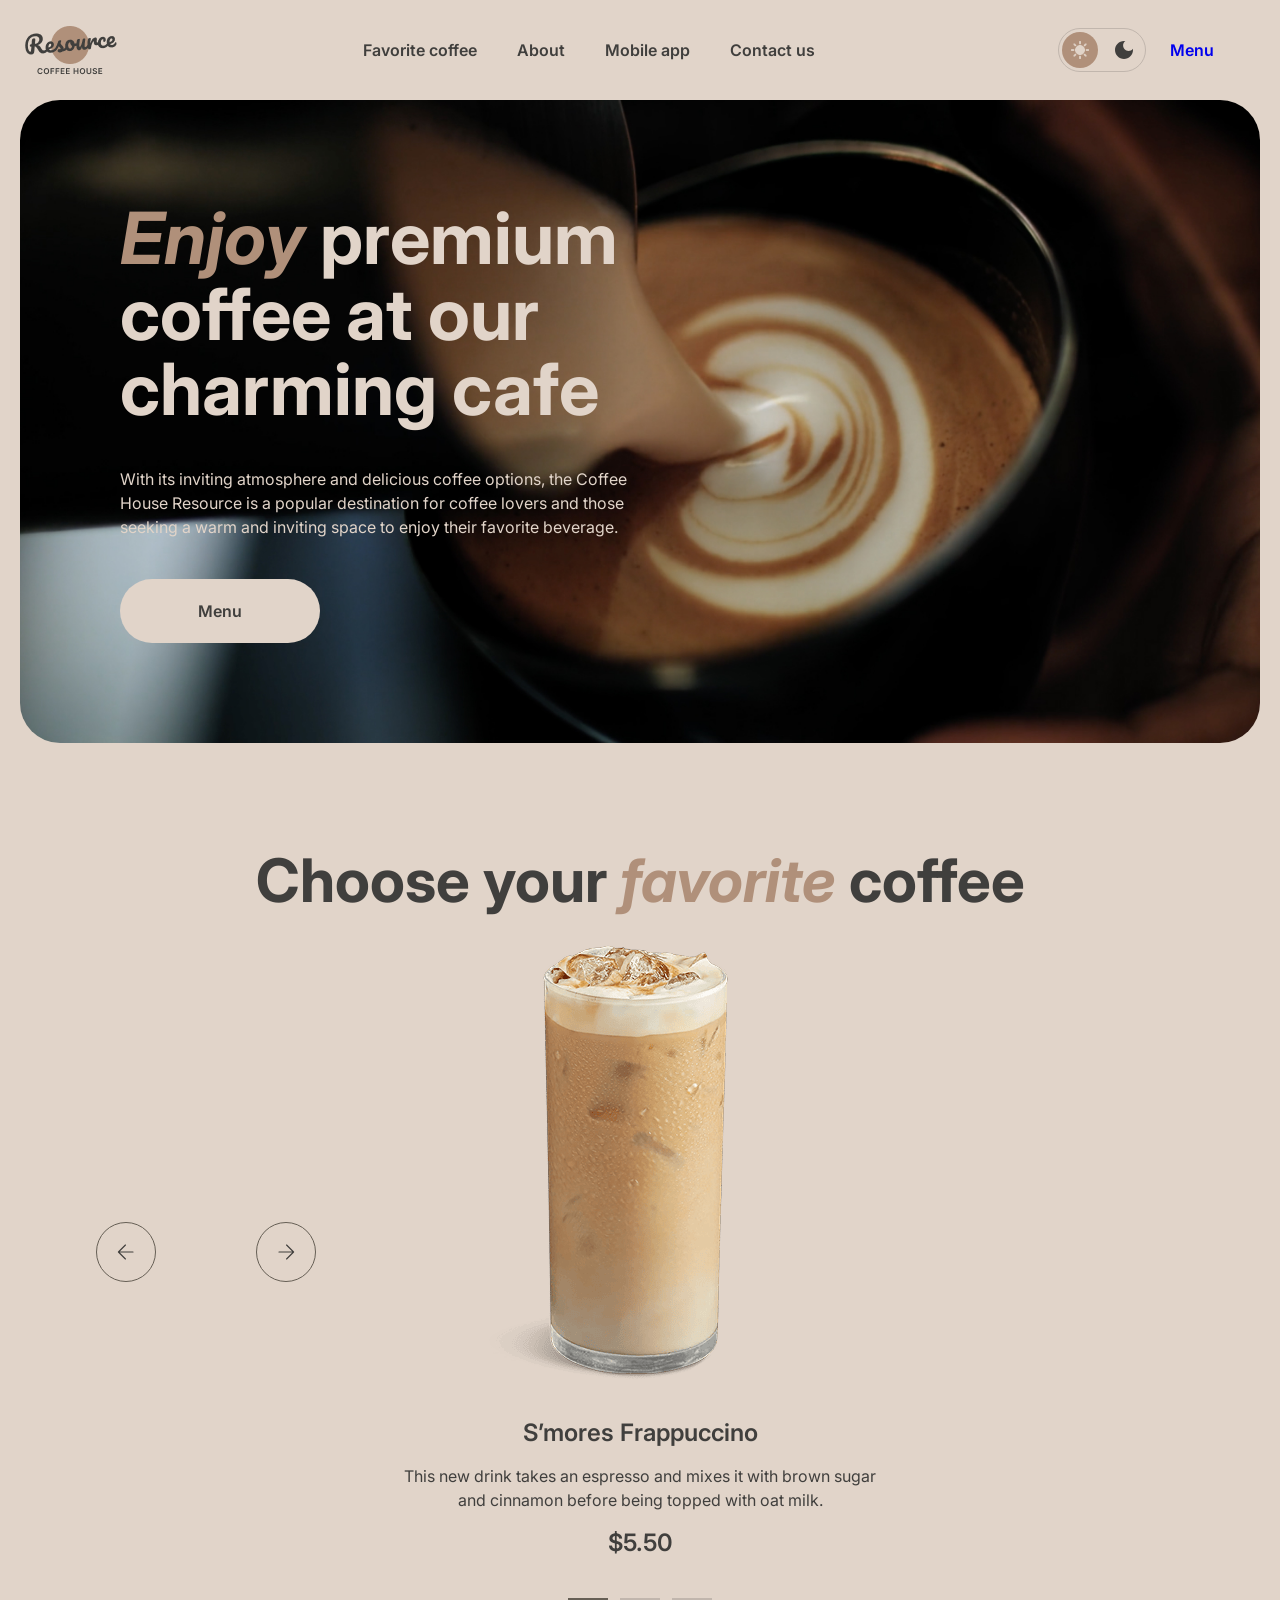
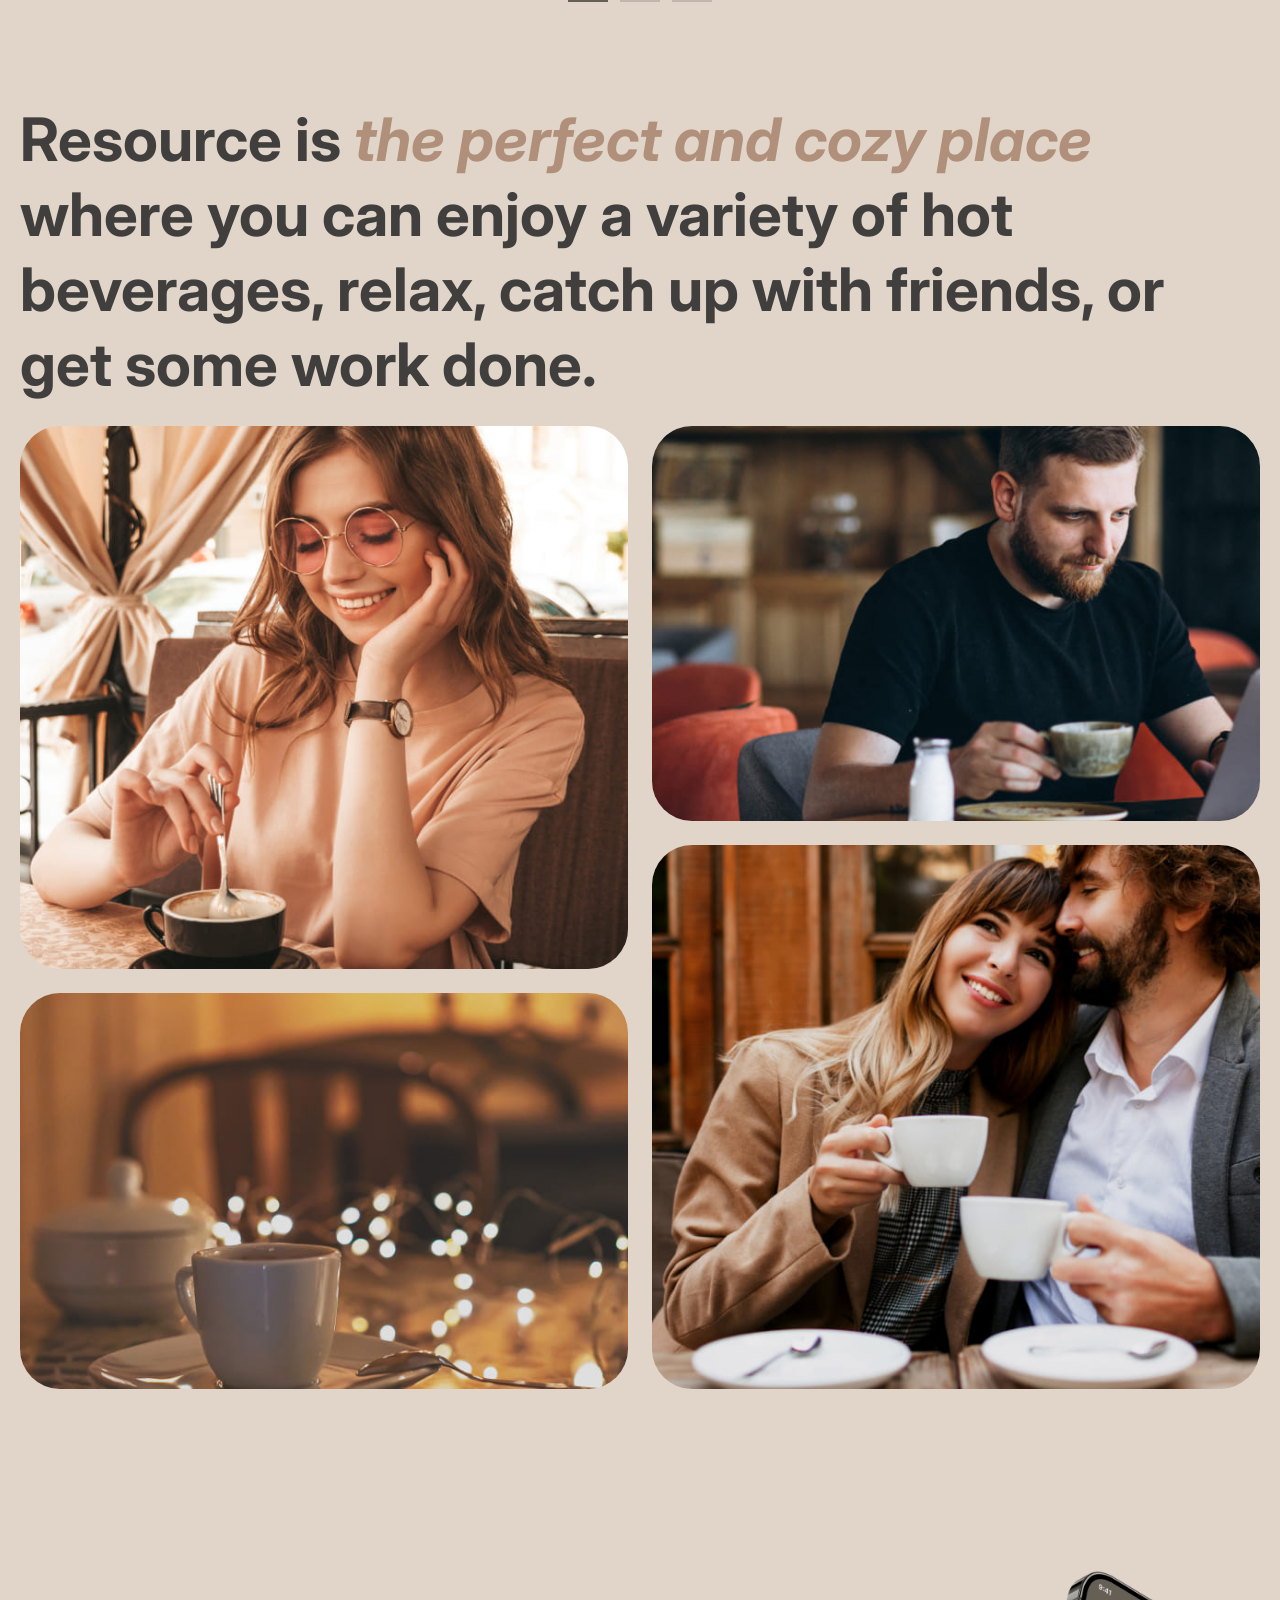
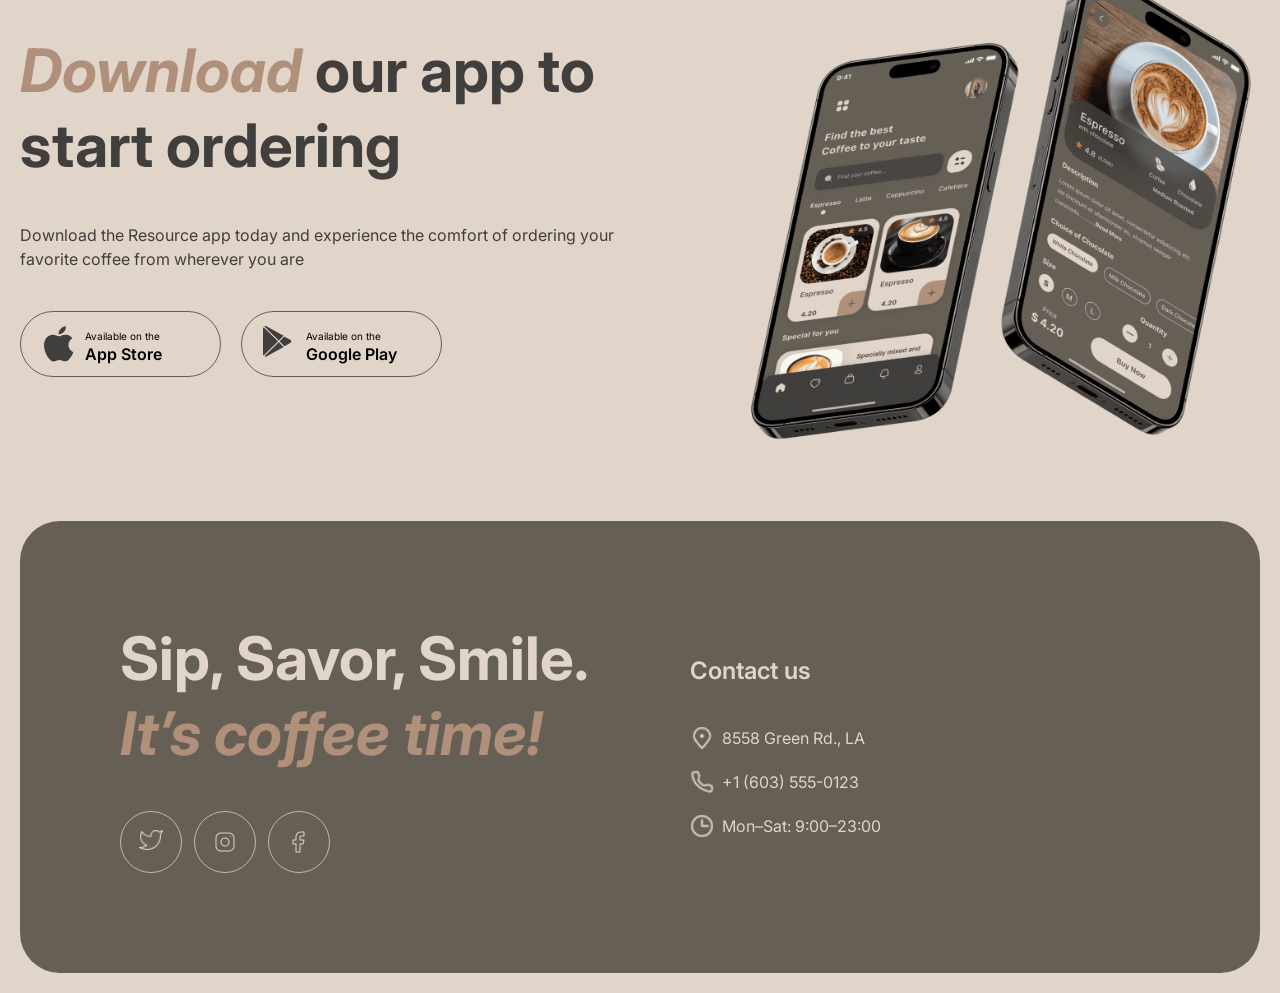
==== commit 26203926: "fix: carousel" ====
--- a/index.html
+++ b/index.html
@@ -30,46 +30,52 @@
 
     <aside class="side-menu">
       <nav class="nav" id="aside-nav"></nav>
+
       <a class="btn menu-btn" href="menu.html">Menu</a>
     </aside>
 
     <section class="favorite-coffee" id="favorite-coffee">
       <h2 class="section-title">Choose your <span class="title-italic">favorite</span> coffee</h2>
-      <div class="carousel-container">
-        <div class="coffe-card">
-          <img class="coffe-card-image" src="./src/images/frappuccino.png" alt="S’mores Frappuccino">
-          <div class="coffe-card-descr">
-            <h3 class="section-subtitle">S’mores Frappuccino</h3>
-            <p class="coffe-card-info">This new drink takes an espresso and mixes it with brown sugar and cinnamon
-              before being topped with oat milk.</p>
-            <p class="coffe-card-price">$5.50</p>
+      <div class="carousel-wrapper">
+        <button class="btn carousel-btn prev"></button>
+
+        <div class="carousel-container">
+          <div class="coffe-card">
+            <img class="coffe-card-image" src="./src/images/frappuccino.png" alt="S’mores Frappuccino">
+            <div class="coffe-card-descr">
+              <h3 class="section-subtitle">S’mores Frappuccino</h3>
+              <p class="coffe-card-info">This new drink takes an espresso and mixes it with brown sugar and cinnamon
+                before being topped with oat milk.</p>
+              <p class="coffe-card-price">$5.50</p>
+            </div>
+          </div>
+          <div class="coffe-card">
+            <img class="coffe-card-image" src="./src/images/macchiato.png" alt="Caramel Macchiato">
+            <div class="coffe-card-descr">
+              <h4 class="section-subtitle">Caramel Macchiato</h4>
+              <p class="coffe-card-info">Fragrant and unique classic espresso with rich caramel-peanut syrup, with cream
+                under whipped thick foam.</p>
+              <p class="coffe-card-price">$5.00</p>
+            </div>
+          </div>
+          <div class="coffe-card">
+            <img class="coffe-card-image" src="./src/images/ice.png" alt="Ice coffee">
+            <div class="coffe-card-descr">
+              <h4 class="section-subtitle">Ice coffee</h4>
+              <p class="coffe-card-info">A popular summer drink that tones and invigorates. Prepared from coffee, milk and
+                ice.</p>
+              <p class="coffe-card-price">$4.50</p>
+            </div>
           </div>
         </div>
-        <div class="coffe-card">
-          <img class="coffe-card-image" src="./src/images/macchiato.png" alt="Caramel Macchiato">
-          <div class="coffe-card-descr">
-            <h4 class="section-subtitle">Caramel Macchiato</h4>
-            <p class="coffe-card-info">Fragrant and unique classic espresso with rich caramel-peanut syrup, with cream
-              under whipped thick foam.</p>
-            <p class="coffe-card-price">$5.00</p>
-          </div>
+
+        <button class="btn carousel-btn next"></button>
+
+        <div class="carousel-indicators">
+          <div class="carousel-indicator"></div>
+          <div class="carousel-indicator"></div>
+          <div class="carousel-indicator"></div>
         </div>
-        <div class="coffe-card">
-          <img class="coffe-card-image" src="./src/images/ice.png" alt="Ice coffee">
-          <div class="coffe-card-descr">
-            <h4 class="section-subtitle">Ice coffee</h4>
-            <p class="coffe-card-info">A popular summer drink that tones and invigorates. Prepared from coffee, milk and
-              ice.</p>
-            <p class="coffe-card-price">$4.50</p>
-          </div>
-        </div>
-      </div>
-      <button class="carousel-btn prev"></button>
-      <button class="carousel-btn next"></button>
-      <div class="carousel-indicators">
-        <div class="carousel-indicator"></div>
-        <div class="carousel-indicator"></div>
-        <div class="carousel-indicator"></div>
       </div>
     </section>
 
--- a/src/style/main.css
+++ b/src/style/main.css
@@ -3,12 +3,17 @@
 @import "./header.css";
 @import "./footer.css";
 @import "./menu.css";
+@import "./modal.css";
 
 .btn {
   font-family: inherit;
   border: none;
   outline: none;
   background: transparent;
+}
+
+.btn:hover {
+  cursor: pointer;
 }
 
 .body {
@@ -24,6 +29,11 @@
   margin: 0 auto;
 }
 
+.body:has(.modal.is-active),
+.body.is-active {
+  overflow: hidden;
+}
+
 .body.dark-theme {
   color: #e1d4c9;
   background-color: #292826;
@@ -93,7 +103,7 @@
   right: 50px;
   width: 20px;
   height: 20px;
-  background-image: url("/src/images/icons/coffee-cup.png");
+  background: url("/src/images/icons/coffee-cup.svg") center / contain no-repeat;
   opacity: 0;
   position: absolute;
 }
@@ -108,7 +118,7 @@
 }
 
 .dark-theme .hero-menu-btn:hover::after {
-  background-image: url("/src/images/icons/coffee-cup-light.png");
+  background: url("/src/images/icons/coffee-cup-light.png") center / contain no-repeat;
 }
 
 /* favorite-coffee */
@@ -123,12 +133,14 @@
   max-width: 480px;
   display: flex;
   overflow: hidden;
+  transition: transform 0.3s ease;
   margin: 0 auto;
 }
 
 .coffe-card {
   min-width: 100%;
   display: flex;
+  flex: 0 0 100%;
   flex-direction: column;
   gap: 20px;
 }
@@ -158,45 +170,53 @@
   height: 60px;
   border: 1px solid #665f55;
   border-radius: 50%;
-  background-color: transparent;
   position: absolute;
 }
+
+.carousel-btn:hover {
+  background-color: #665f55;
+}
+
+/* .carousel-btn:hover.prev::after {
+  background: url("/src/images/icons/arrow-right-light.svg") center / contain no-repeat;
+} */
 
 .carousel-btn::after {
   content: "";
-  width: 18px;
-  height: 18px;
-  background-size: contain;
-  background-repeat: no-repeat;
-  background-position: center;
+  width: 28px;
+  height: 28px;
+  background: center / contain no-repeat;
 }
 
 .carousel-btn.prev {
   top: 50%;
-  right: -160px;
+  left: -160px;
 }
 
 .carousel-btn.next {
   top: 50%;
-  left: -160px;
+  right: -160px;
 }
 
 .prev::after {
-  background-image: url("/src/images/icons/arrow-right.png");
+  background: url("/src/images/icons/arrow-right.svg") center / contain no-repeat;
+  transform: rotate(180deg);
 }
 
 .next::after {
-  background-image: url("/src/images/icons/arrow-right.png");
-  transform: rotate(180deg);
-}
-
+  background: url("/src/images/icons/arrow-right.svg") center / contain no-repeat;
+  transform: rotate(360deg);
+}
+
+.carousel-btn:hover.prev::after,
 .dark-theme .prev::after {
-  background-image: url("/src/images/icons/arrow-right-light.png");
-}
-
+  background: url("/src/images/icons/arrow-right-light.svg") center / contain no-repeat;
+}
+
+.carousel-btn:hover.next::after,
 .dark-theme .next::after {
-  background-image: url("/src/images/icons/arrow-right-light.png");
-  transform: rotate(180deg);
+  background: url("/src/images/icons/arrow-right-light.svg") center / contain no-repeat;
+  transform: rotate(360deg);
 }
 
 .carousel-indicators {
@@ -210,6 +230,10 @@
   width: 40px;
   height: 4px;
   background: #c1b6ad;
+}
+
+.is-active.carousel-indicator {
+  background: #665f55;
 }
 
 .dark-theme .carousel-indicator {
@@ -270,14 +294,7 @@
 
 .mobile-app-image {
   flex: 1;
-  background-image: url("/src/images/mobile-screens.png");
-  background-repeat: no-repeat;
-  background-size: contain;
-  background-position: center;
-}
-
-.dark-theme .mobile-app-image {
-  background-image: url("/src/images/mobile-screens-dark.png");
+  background: url("/src/images/mobile-screens.png") center / contain no-repeat;
 }
 
 .mobile-app-btn {
@@ -300,6 +317,24 @@
   border: 1px solid #c1b6ad;
 }
 
+.mobile-app-btn:hover {
+  color: #e1d4c9;
+  background-color: #665f55;
+}
+
+.mobile-app-btn:hover.app-store::before {
+  background: url("/src/images/icons/iphone-light.svg") center / contain no-repeat;
+}
+
+.mobile-app-btn:hover.google-play::before {
+  background: url("/src/images/icons/goggleplay-light.svg") center / contain no-repeat;
+}
+
+.dark-theme .mobile-app-btn:hover {
+  background-color: #403f3d;
+  border: 1px solid transparent;
+}
+
 .bnt-top {
   font-size: 10px;
   font-weight: 400;
@@ -318,9 +353,6 @@
 .google-play::before {
   content: "";
   display: inline-block;
-
-  background-repeat: no-repeat;
-  background-size: contain;
   top: 14px;
   left: 20px;
   position: absolute;
@@ -329,29 +361,52 @@
 .app-store::before {
   width: 36px;
   height: 36px;
-  background-image: url("/src/images/icons/iphone.png");
+  background: url("/src/images/icons/iphone.svg") center / contain no-repeat;
 }
 
 .dark-theme .app-store::before {
-  background-image: url("/src/images/icons/iphone-light.png");
+  background: url("/src/images/icons/iphone-light.svg") center / contain no-repeat;
 }
 
 .google-play::before {
   width: 31px;
   height: 31px;
-  background-image: url("/src/images/icons/goggleplay.png");
+  background: url("/src/images/icons/goggleplay.svg") center / contain no-repeat;
 }
 
 .dark-theme .google-play::before {
-  background-image: url("/src/images/icons/goggleplay-light.png");
+  background: url("/src/images/icons/goggleplay-light.svg") center / contain no-repeat;
 }
 
 /* aside menu */
 .side-menu {
-  display: none;
-  flex-direction: column;
+  position: fixed;
+  inset: 90px 0 0;
+  z-index: 100;
+
+  display: flex;
+  flex-direction: column;
+  justify-content: center;
   align-items: center;
   gap: 100px;
+
+  background-color: #e1d4c9;
+
+  opacity: 0;
+  visibility: hidden;
+  pointer-events: none;
+
+  transition: opacity 0.3s ease, visibility 0.3s ease;
+}
+
+.is-active .side-menu {
+  opacity: 1;
+  visibility: visible;
+  pointer-events: auto;
+}
+
+.dark-theme .side-menu {
+  background-color: #292826;
 }
 
 .side-menu .nav {
@@ -371,135 +426,6 @@
   color: #403f3d;
 }
 
-/* modal */
-.modal {
-  display: none;
-}
-
-.modal.is-active {
-  background-color: rgba(64, 63, 61, 0.8);
-  inset: 0;
-  display: flex;
-  flex-direction: column;
-  justify-content: center;
-  align-items: center;
-  position: absolute;
-}
-
-.modal-container {
-  display: flex;
-  max-width: 800px;
-  color: #403f3d;
-  background-color: #e1d4c9;
-  border-radius: 40px;
-  padding: 16px;
-  margin: 0 auto;
-}
-
-.modal-image-container {
-  flex: 0.8;
-  max-width: 310px;
-  max-height: 310px;
-}
-
-.modal-image {
-  width: 100%;
-  transition: scale 0.3s;
-}
-
-.modal-image:hover {
-  scale: 1.05;
-}
-
-.modal-info {
-  flex: 1.2;
-  display: flex;
-  flex-direction: column;
-  gap: 20px;
-}
-
-.product-list-items {
-  display: flex;
-  gap: 8px;
-}
-
-.product-list-title {
-  font-size: 16px;
-  font-weight: 400;
-  margin-bottom: 8px;
-}
-
-.product-item {
-  border: 1px solid #665f55;
-  border-radius: 100px;
-  padding: 11px;
-  transition: all 0.3s;
-}
-
-.product-item:hover {
-  color: #e1d4c9;
-  background-color: #665f55;
-}
-
-.product-item-label {
-  width: 30px;
-  height: 30px;
-  display: inline-block;
-  color: #403f3d;
-  text-align: center;
-  background-color: #c1b6ad;
-  border-radius: 100px;
-  padding: 4px 8px;
-  margin-right: 8px;
-  box-sizing: border-box;
-}
-
-.product-item:hover .product-item-label {
-  color: #665f55;
-  background-color: #e1d4c9;
-}
-
-.product-total {
-  font-size: 16px;
-  font-weight: 600;
-}
-
-.product-add-info {
-  font-size: 10px;
-  line-height: 140%;
-  border-top: 1px solid #c1b6ad;
-  padding: 12px 0 12px 24px;
-  position: relative;
-}
-
-.product-add-info::before {
-  content: "";
-  display: inline-block;
-  width: 16px;
-  height: 16px;
-  background-image: url("/src/images/icons/info-empty.svg");
-  background-repeat: no-repeat;
-  background-size: contain;
-  top: 12px;
-  left: 0;
-  position: absolute;
-}
-
-.product-close-btn {
-  font-size: 16px;
-  background-color: transparent;
-  border: 1px solid #665f55;
-  border-radius: 100px;
-  padding-block: 10px;
-  transition: all 0.3s;
-  cursor: pointer;
-}
-
-.product-close-btn:hover {
-  color: #e1d4c9;
-  background-color: #665f55;
-}
-
 @media (max-width: 1440px) {
   .body {
     padding-inline: 20px;
